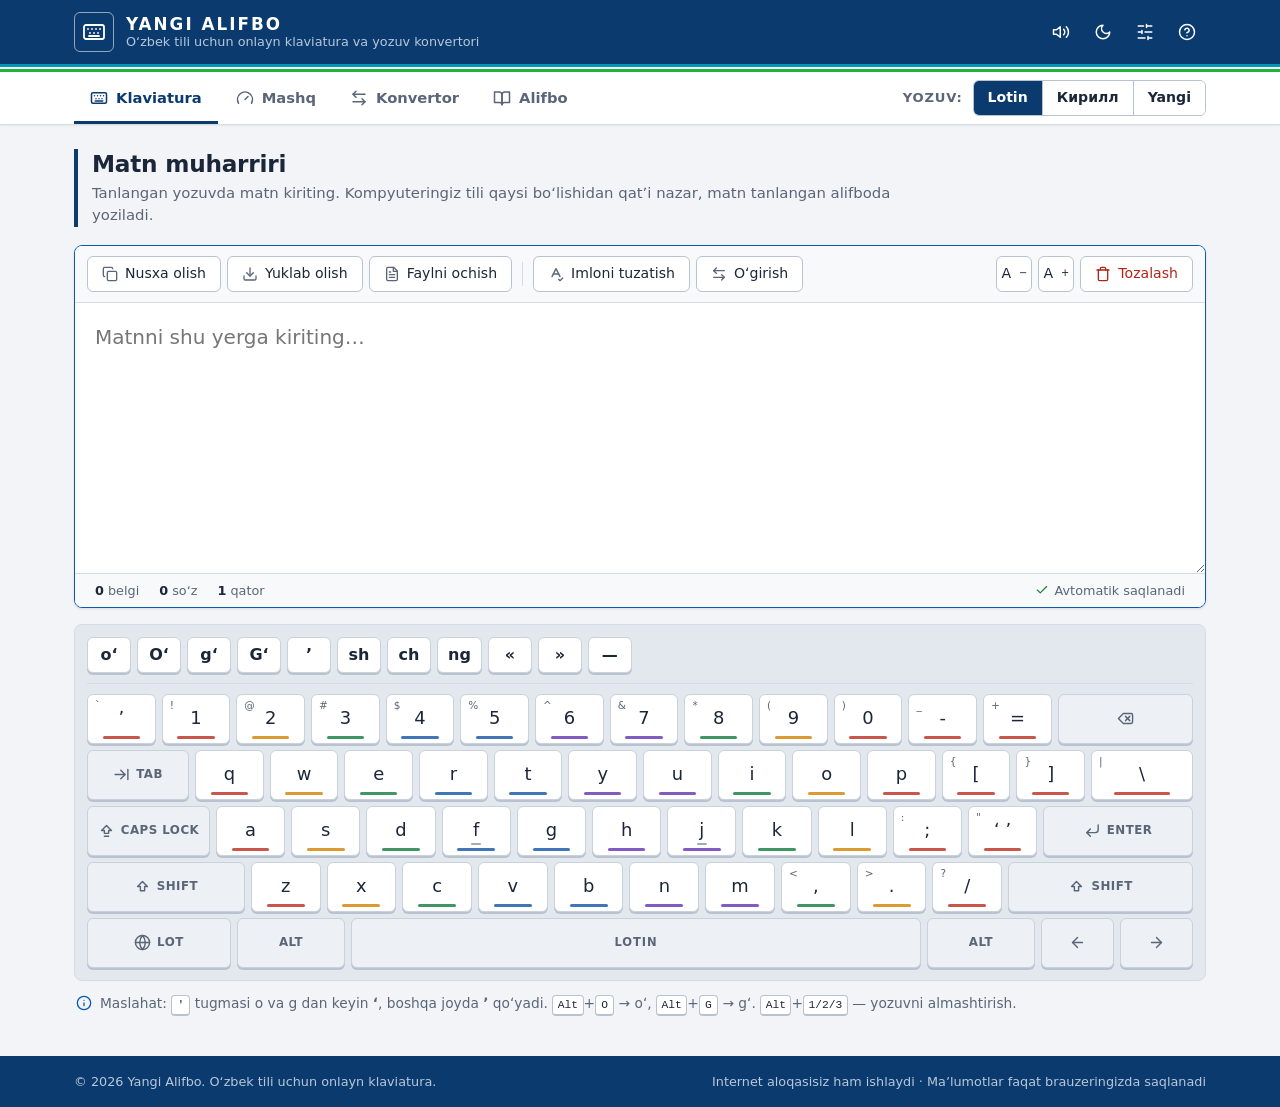
==== index.html @ b4e61d84 "Rasmiy uslubdagi dizayn va SVG ikonlar - Emojilar oʻrniga bir xil uslubdagi ichki SVG ikonlar (inter" ====
<!doctype html>
<html lang="uz">
<head>
  <meta charset="utf-8">
  <meta name="viewport" content="width=device-width, initial-scale=1">
  <title>Yangi Alifbo — onlayn oʻzbek klaviaturasi</title>
  <meta name="description" content="Oʻzbek tili uchun onlayn klaviatura: lotin, kirill va yangi alifbo. Tez yozish mashqi, kirill-lotin konvertori, tutuq belgilarini tuzatish.">
  <meta name="theme-color" content="#0b3a6e">
  <link rel="icon" href="data:image/svg+xml,%3Csvg xmlns='http://www.w3.org/2000/svg' viewBox='0 0 64 64'%3E%3Crect width='64' height='64' rx='10' fill='%230b3a6e'/%3E%3Crect x='12' y='20' width='40' height='26' rx='4' fill='none' stroke='white' stroke-width='3.5'/%3E%3Cpath d='M20 29h.1M28 29h.1M36 29h.1M44 29h.1M24 38h16' stroke='white' stroke-width='3.5' stroke-linecap='round'/%3E%3C/svg%3E">
  <link rel="stylesheet" href="css/style.css">
  <script>
    // Mavzuni sahifa chizilishidan oldin qo'llash (miltillamasligi uchun)
    try {
      var s = JSON.parse(localStorage.getItem('ya_settings') || '{}');
      if (s.theme) document.documentElement.setAttribute('data-theme', s.theme);
    } catch (e) {}
  </script>
</head>
<body>
  <!-- ============ IKONLAR (SVG) ============ -->
  <svg width="0" height="0" style="position:absolute" aria-hidden="true" focusable="false">
    <symbol id="i-keyboard" viewBox="0 0 24 24"><rect x="2" y="5" width="20" height="14" rx="2"/><path d="M6 9h.01M10 9h.01M14 9h.01M18 9h.01M8 13h.01M12 13h.01M16 13h.01M7 16h10"/></symbol>
    <symbol id="i-gauge" viewBox="0 0 24 24"><path d="m12 14 4-4"/><path d="M3.34 19a10 10 0 1 1 17.32 0"/></symbol>
    <symbol id="i-convert" viewBox="0 0 24 24"><path d="M8 3 4 7l4 4"/><path d="M4 7h16"/><path d="m16 21 4-4-4-4"/><path d="M20 17H4"/></symbol>
    <symbol id="i-book" viewBox="0 0 24 24"><path d="M2 4h6a4 4 0 0 1 4 4v13a3 3 0 0 0-3-3H2z"/><path d="M22 4h-6a4 4 0 0 0-4 4v13a3 3 0 0 1 3-3h7z"/></symbol>
    <symbol id="i-volume" viewBox="0 0 24 24"><path d="M11 5 6 9H2v6h4l5 4V5z"/><path d="M15.54 8.46a5 5 0 0 1 0 7.07"/><path d="M19.07 4.93a10 10 0 0 1 0 14.14"/></symbol>
    <symbol id="i-volume-off" viewBox="0 0 24 24"><path d="M11 5 6 9H2v6h4l5 4V5z"/><path d="m22 9-6 6"/><path d="m16 9 6 6"/></symbol>
    <symbol id="i-moon" viewBox="0 0 24 24"><path d="M12 3a6 6 0 0 0 9 9 9 9 0 1 1-9-9Z"/></symbol>
    <symbol id="i-sun" viewBox="0 0 24 24"><circle cx="12" cy="12" r="4"/><path d="M12 2v2M12 20v2M4.93 4.93l1.41 1.41M17.66 17.66l1.41 1.41M2 12h2M20 12h2M6.34 17.66l-1.41 1.41M19.07 4.93l-1.41 1.41"/></symbol>
    <symbol id="i-settings" viewBox="0 0 24 24"><path d="M21 4h-7M10 4H3M21 12h-9M8 12H3M21 20h-5M12 20H3M14 2v4M8 10v4M16 18v4"/></symbol>
    <symbol id="i-help" viewBox="0 0 24 24"><circle cx="12" cy="12" r="10"/><path d="M9.09 9a3 3 0 0 1 5.83 1c0 2-3 3-3 3"/><path d="M12 17h.01"/></symbol>
    <symbol id="i-info" viewBox="0 0 24 24"><circle cx="12" cy="12" r="10"/><path d="M12 16v-4"/><path d="M12 8h.01"/></symbol>
    <symbol id="i-copy" viewBox="0 0 24 24"><rect x="8" y="8" width="14" height="14" rx="2"/><path d="M4 16c-1.1 0-2-.9-2-2V4c0-1.1.9-2 2-2h10c1.1 0 2 .9 2 2"/></symbol>
    <symbol id="i-download" viewBox="0 0 24 24"><path d="M21 15v4a2 2 0 0 1-2 2H5a2 2 0 0 1-2-2v-4"/><path d="m7 10 5 5 5-5"/><path d="M12 15V3"/></symbol>
    <symbol id="i-file" viewBox="0 0 24 24"><path d="M14.5 2H6a2 2 0 0 0-2 2v16a2 2 0 0 0 2 2h12a2 2 0 0 0 2-2V7.5L14.5 2z"/><path d="M14 2v6h6"/><path d="M16 13H8M16 17H8M10 9H8"/></symbol>
    <symbol id="i-spell" viewBox="0 0 24 24"><path d="m6 16 6-12 6 12"/><path d="M8 12h8"/><path d="m16 20 2 2 4-4"/></symbol>
    <symbol id="i-trash" viewBox="0 0 24 24"><path d="M3 6h18"/><path d="M19 6v14c0 1-1 2-2 2H7c-1 0-2-1-2-2V6"/><path d="M8 6V4c0-1 1-2 2-2h4c1 0 2 1 2 2v2"/></symbol>
    <symbol id="i-rotate" viewBox="0 0 24 24"><path d="M3 12a9 9 0 1 0 9-9 9.75 9.75 0 0 0-6.74 2.74L3 8"/><path d="M3 3v5h5"/></symbol>
    <symbol id="i-chart" viewBox="0 0 24 24"><path d="M3 3v18h18"/><path d="m19 9-5 5-4-4-3 3"/></symbol>
    <symbol id="i-list" viewBox="0 0 24 24"><path d="M8 6h13M8 12h13M8 18h13M3 6h.01M3 12h.01M3 18h.01"/></symbol>
    <symbol id="i-paste" viewBox="0 0 24 24"><rect x="8" y="2" width="8" height="4" rx="1"/><path d="M16 4h2a2 2 0 0 1 2 2v14a2 2 0 0 1-2 2H6a2 2 0 0 1-2-2V6a2 2 0 0 1 2-2h2"/></symbol>
    <symbol id="i-pen" viewBox="0 0 24 24"><path d="M12 20h9"/><path d="M16.5 3.5a2.12 2.12 0 0 1 3 3L7 19l-4 1 1-4Z"/></symbol>
    <symbol id="i-close" viewBox="0 0 24 24"><path d="M18 6 6 18"/><path d="m6 6 12 12"/></symbol>
    <symbol id="i-award" viewBox="0 0 24 24"><circle cx="12" cy="8" r="6"/><path d="M15.48 12.89 17 22l-5-3-5 3 1.52-9.11"/></symbol>
    <symbol id="i-globe" viewBox="0 0 24 24"><circle cx="12" cy="12" r="10"/><path d="M2 12h20"/><path d="M12 2a15.3 15.3 0 0 1 4 10 15.3 15.3 0 0 1-4 10 15.3 15.3 0 0 1-4-10 15.3 15.3 0 0 1 4-10z"/></symbol>
    <symbol id="i-backspace" viewBox="0 0 24 24"><path d="M20 5H9l-7 7 7 7h11a2 2 0 0 0 2-2V7a2 2 0 0 0-2-2Z"/><path d="m18 9-6 6"/><path d="m12 9 6 6"/></symbol>
    <symbol id="i-enter" viewBox="0 0 24 24"><path d="m9 10-5 5 5 5"/><path d="M20 4v7a4 4 0 0 1-4 4H4"/></symbol>
    <symbol id="i-tab" viewBox="0 0 24 24"><path d="M17 12H3"/><path d="m11 18 6-6-6-6"/><path d="M21 5v14"/></symbol>
    <symbol id="i-shift" viewBox="0 0 24 24"><path d="M9 18v-6H5l7-7 7 7h-4v6H9z"/></symbol>
    <symbol id="i-caps" viewBox="0 0 24 24"><path d="M9 20h6"/><path d="M9 16v-4H5l7-7 7 7h-4v4H9z"/></symbol>
    <symbol id="i-left" viewBox="0 0 24 24"><path d="m12 19-7-7 7-7"/><path d="M19 12H5"/></symbol>
    <symbol id="i-right" viewBox="0 0 24 24"><path d="M5 12h14"/><path d="m12 5 7 7-7 7"/></symbol>
    <symbol id="i-check" viewBox="0 0 24 24"><path d="M20 6 9 17l-5-5"/></symbol>
    <symbol id="i-alert" viewBox="0 0 24 24"><circle cx="12" cy="12" r="10"/><path d="M12 8v4"/><path d="M12 16h.01"/></symbol>
  </svg>

  <!-- ============ SARLAVHA ============ -->
  <header class="masthead">
    <div class="container masthead-inner">
      <a class="brand" href="./" aria-label="Yangi Alifbo — bosh sahifa">
        <span class="emblem"><svg class="i"><use href="#i-keyboard"/></svg></span>
        <span class="brand-text">
          <b>YANGI ALIFBO</b>
          <small>Oʻzbek tili uchun onlayn klaviatura va yozuv konvertori</small>
        </span>
      </a>
      <div class="util">
        <button class="icon-btn" id="soundBtn" title="Tugma ovozi" aria-label="Tugma ovozi"><svg class="i"><use href="#i-volume"/></svg></button>
        <button class="icon-btn" id="themeBtn" title="Kunduzgi / tungi rejim" aria-label="Kunduzgi / tungi rejim"><svg class="i"><use href="#i-moon"/></svg></button>
        <button class="icon-btn" id="settingsBtn" title="Sozlamalar" aria-label="Sozlamalar"><svg class="i"><use href="#i-settings"/></svg></button>
        <button class="icon-btn" id="helpBtn" title="Yoʻriqnoma" aria-label="Yoʻriqnoma"><svg class="i"><use href="#i-help"/></svg></button>
      </div>
    </div>
  </header>
  <div class="flagline" aria-hidden="true"></div>

  <nav class="navbar" aria-label="Boʻlimlar">
    <div class="container navbar-inner">
      <div class="tabs" role="tablist">
        <button class="tab active" role="tab" data-tab="editor" aria-selected="true"><svg class="i"><use href="#i-keyboard"/></svg><span>Klaviatura</span></button>
        <button class="tab" role="tab" data-tab="trainer" aria-selected="false"><svg class="i"><use href="#i-gauge"/></svg><span>Mashq</span></button>
        <button class="tab" role="tab" data-tab="converter" aria-selected="false"><svg class="i"><use href="#i-convert"/></svg><span>Konvertor</span></button>
        <button class="tab" role="tab" data-tab="alphabet" aria-selected="false"><svg class="i"><use href="#i-book"/></svg><span>Alifbo</span></button>
      </div>
      <div class="layout-switch">
        <span class="layout-label">Yozuv:</span>
        <div class="seg" id="layoutSeg" role="radiogroup" aria-label="Yozuv">
          <button data-layout="lotin" role="radio">Lotin</button>
          <button data-layout="kirill" role="radio">Кирилл</button>
          <button data-layout="yangi" role="radio">Yangi</button>
        </div>
      </div>
    </div>
  </nav>

  <main class="container">
    <!-- ============ KLAVIATURA / MATN MUHARRIRI ============ -->
    <section class="panel active" id="tab-editor" role="tabpanel">
      <div class="page-head">
        <h1>Matn muharriri</h1>
        <p>Tanlangan yozuvda matn kiriting. Kompyuteringiz tili qaysi boʻlishidan qatʼi nazar, matn tanlangan alifboda yoziladi.</p>
      </div>

      <div class="doc">
        <div class="toolbar">
          <div class="tool-group">
            <button class="btn" id="copyBtn" title="Nusxa olish (Ctrl+Shift+C)"><svg class="i"><use href="#i-copy"/></svg><span>Nusxa olish</span></button>
            <button class="btn" id="downloadBtn" title="Matnni .txt fayl sifatida yuklab olish"><svg class="i"><use href="#i-download"/></svg><span>Yuklab olish</span></button>
            <label class="btn" title="Matnli faylni ochish"><svg class="i"><use href="#i-file"/></svg><span>Faylni ochish</span><input type="file" id="openFile" accept=".txt,text/plain" hidden></label>
            <span class="tool-sep"></span>
            <button class="btn" id="fixBtn" title="o' g' va tutuq belgilarini toʻgʻri ʻ ʼ belgilariga almashtirish"><svg class="i"><use href="#i-spell"/></svg><span>Imloni tuzatish</span></button>
            <button class="btn" id="toConverterBtn" title="Matnni konvertorga yuborish"><svg class="i"><use href="#i-convert"/></svg><span>Oʻgirish</span></button>
          </div>
          <div class="tool-group">
            <button class="btn btn-square" id="fontMinus" title="Shriftni kichraytirish" aria-label="Shriftni kichraytirish">A<sup>−</sup></button>
            <button class="btn btn-square" id="fontPlus" title="Shriftni kattalashtirish" aria-label="Shriftni kattalashtirish">A<sup>+</sup></button>
            <button class="btn danger" id="clearBtn" title="Matnni tozalash"><svg class="i"><use href="#i-trash"/></svg><span>Tozalash</span></button>
          </div>
        </div>
        <textarea id="editor" spellcheck="false" autocomplete="off" autocapitalize="off"
          placeholder="Matnni shu yerga kiriting…"></textarea>
        <div class="editor-status">
          <span><b id="cntChars">0</b> belgi</span>
          <span><b id="cntWords">0</b> soʻz</span>
          <span><b id="cntLines">1</b> qator</span>
          <span class="status-save" id="saveState"><svg class="i"><use href="#i-check"/></svg>Avtomatik saqlanadi</span>
        </div>
      </div>

      <div class="kb-wrap">
        <div id="kbEditor"></div>
        <p class="hint"><svg class="i"><use href="#i-info"/></svg><span id="editorHint"></span></p>
      </div>
    </section>

    <!-- ============ MASHQ ============ -->
    <section class="panel" id="tab-trainer" role="tabpanel">
      <div class="page-head">
        <h1>Tez yozish mashqi</h1>
        <p>Darsni va vaqtni tanlang, soʻng yozishni boshlang. Natijalar avtomatik saqlanadi.</p>
      </div>

      <div class="box trainer-controls">
        <label class="field">
          <span>Dars</span>
          <select id="lessonSel"></select>
        </label>
        <label class="field">
          <span>Davomiyligi</span>
          <select id="durationSel">
            <option value="15">15 soniya</option>
            <option value="30">30 soniya</option>
            <option value="60" selected>1 daqiqa</option>
            <option value="120">2 daqiqa</option>
            <option value="300">5 daqiqa</option>
            <option value="0">Matn tugaguncha</option>
          </select>
        </label>
        <div class="checks">
          <label class="check"><input type="checkbox" id="optBackspace" checked> Oʻchirishga ruxsat</label>
          <label class="check"><input type="checkbox" id="optStop"> Xatoda toʻxtash</label>
        </div>
        <button class="btn primary" id="restartBtn"><svg class="i"><use href="#i-rotate"/></svg><span>Qayta boshlash</span></button>
      </div>

      <div class="custom-wrap" id="customWrap" hidden>
        <textarea id="customText" rows="3" placeholder="Mashq qilmoqchi boʻlgan matningizni shu yerga kiriting yoki joylang…"></textarea>
      </div>

      <div class="stats-bar">
        <div class="stat"><span id="stTimeLabel">Qolgan vaqt</span><b id="stTime">1:00</b></div>
        <div class="stat accent"><span>Soʻz / daqiqa</span><b id="stWpm">0</b></div>
        <div class="stat"><span>Belgi / daqiqa</span><b id="stCpm">0</b></div>
        <div class="stat"><span>Aniqlik</span><b id="stAcc">100%</b></div>
        <div class="stat"><span>Xatolar</span><b id="stErr">0</b></div>
      </div>
      <div class="progress"><div class="progress-bar" id="stProgress"></div></div>

      <div class="typing-box" id="typingBox" tabindex="0" aria-label="Mashq matni">
        <div class="typing-text" id="typingText"></div>
        <div class="typing-overlay" id="typingOverlay">Boshlash uchun yozishni boshlang</div>
      </div>

      <div class="kb-wrap">
        <div id="kbTrainer"></div>
        <div class="kb-tools">
          <label class="check"><input type="checkbox" id="optHeat"> Xatolar xaritasi</label>
          <label class="check"><input type="checkbox" id="optTargetHint" checked> Keyingi tugmani koʻrsatish</label>
          <button class="btn small" id="resetHeat"><svg class="i"><use href="#i-trash"/></svg><span>Xaritani tozalash</span></button>
        </div>
      </div>

      <div class="history">
        <div class="card">
          <div class="card-head">
            <h3><svg class="i"><use href="#i-chart"/></svg>Natijalar dinamikasi</h3>
          </div>
          <canvas id="historyChart" height="160" aria-label="Natijalar grafigi"></canvas>
          <div class="best-row">
            <div><span>Eng yaxshi</span><b id="bestWpm">—</b></div>
            <div><span>Oʻrtacha</span><b id="avgWpm">—</b></div>
            <div><span>Mashqlar soni</span><b id="totalRuns">0</b></div>
            <div><span>Daraja</span><b id="rankName">—</b></div>
          </div>
        </div>
        <div class="card">
          <div class="card-head">
            <h3><svg class="i"><use href="#i-list"/></svg>Soʻnggi natijalar</h3>
            <button class="btn small ghost" id="clearHistory"><svg class="i"><use href="#i-trash"/></svg><span>Tozalash</span></button>
          </div>
          <div class="table-scroll">
            <table class="table" id="historyTable">
              <thead><tr><th>Sana</th><th>Dars</th><th>Yozuv</th><th>Soʻz/daq</th><th>Aniqlik</th></tr></thead>
              <tbody></tbody>
            </table>
          </div>
        </div>
      </div>
    </section>

    <!-- ============ KONVERTOR ============ -->
    <section class="panel" id="tab-converter" role="tabpanel">
      <div class="page-head">
        <h1>Yozuv konvertori</h1>
        <p>Matnni kirill, lotin va yangi alifbo oʻrtasida amaldagi imlo qoidalari asosida oʻgiring.</p>
      </div>

      <div class="box conv-head">
        <label class="field">
          <span>Manba yozuv</span>
          <select id="convFrom">
            <option value="auto">Avtomatik aniqlash</option>
            <option value="kirill">Кирилл</option>
            <option value="lotin">Lotin</option>
            <option value="yangi">Yangi alifbo</option>
          </select>
        </label>
        <button class="btn btn-square swap" id="swapBtn" title="Yoʻnalishni almashtirish" aria-label="Yoʻnalishni almashtirish"><svg class="i"><use href="#i-convert"/></svg></button>
        <label class="field">
          <span>Natija yozuvi</span>
          <select id="convTo">
            <option value="lotin">Lotin</option>
            <option value="kirill">Кирилл</option>
            <option value="yangi">Yangi alifbo</option>
          </select>
        </label>
        <label class="check"><input type="checkbox" id="convAscii"> ʻ ʼ oʻrniga oddiy ' belgisini ishlatish</label>
      </div>

      <div class="conv-grid">
        <div class="conv-box">
          <div class="conv-box-head">
            <b>Asl matn</b>
            <span class="badge" id="convDetected" hidden></span>
            <div class="spacer"></div>
            <label class="btn small" title="Fayldan yuklash"><svg class="i"><use href="#i-file"/></svg><span>Fayl</span><input type="file" id="convFile" accept=".txt,text/plain" hidden></label>
            <button class="btn small" id="convPaste" title="Bufer xotiradan joylash"><svg class="i"><use href="#i-paste"/></svg><span>Joylash</span></button>
            <button class="btn small ghost" id="convClear" title="Tozalash" aria-label="Tozalash"><svg class="i"><use href="#i-trash"/></svg></button>
          </div>
          <textarea id="convIn" spellcheck="false" placeholder="Oʻgiriladigan matnni kiriting yoki joylang…"></textarea>
          <div class="conv-foot" id="convInCount">0 belgi</div>
        </div>
        <div class="conv-box">
          <div class="conv-box-head">
            <b>Natija</b>
            <div class="spacer"></div>
            <button class="btn small" id="convCopy" title="Nusxa olish"><svg class="i"><use href="#i-copy"/></svg><span>Nusxa</span></button>
            <button class="btn small" id="convDownload" title="Yuklab olish"><svg class="i"><use href="#i-download"/></svg><span>Yuklab olish</span></button>
            <button class="btn small" id="convToEditor" title="Muharrirda ochish"><svg class="i"><use href="#i-pen"/></svg><span>Muharrirga</span></button>
          </div>
          <textarea id="convOut" spellcheck="false" readonly placeholder="Natija shu yerda koʻrsatiladi…"></textarea>
          <div class="conv-foot" id="convOutCount">0 belgi</div>
        </div>
      </div>
    </section>

    <!-- ============ ALIFBO ============ -->
    <section class="panel" id="tab-alphabet" role="tabpanel">
      <div class="page-head">
        <h1>Oʻzbek alifbosi</h1>
        <p>Har bir harfning lotin, kirill va yangi alifbodagi shakli. Harf ustiga bosilsa, u muharrirga qoʻshiladi. Yangi alifbo taklif etilgan loyiha boʻyicha keltirilgan.</p>
      </div>
      <div class="alpha-legend">
        <span><i class="dot dot-lat"></i>Lotin</span>
        <span><i class="dot dot-cyr"></i>Kirill</span>
        <span><i class="dot dot-new"></i>Yangi alifbo</span>
      </div>
      <div class="alpha-grid" id="alphaGrid"></div>
    </section>
  </main>

  <footer class="footer">
    <div class="container footer-inner">
      <span>© <span id="year"></span> Yangi Alifbo. Oʻzbek tili uchun onlayn klaviatura.</span>
      <span>Internet aloqasisiz ham ishlaydi · Maʼlumotlar faqat brauzeringizda saqlanadi</span>
    </div>
  </footer>

  <!-- ============ SOZLAMALAR ============ -->
  <div class="modal" id="settingsModal" hidden>
    <div class="modal-card" role="dialog" aria-modal="true" aria-labelledby="setTitle">
      <div class="modal-head">
        <h3 id="setTitle"><svg class="i"><use href="#i-settings"/></svg>Sozlamalar</h3>
        <button class="icon-btn close" data-close aria-label="Yopish"><svg class="i"><use href="#i-close"/></svg></button>
      </div>
      <div class="modal-body settings">
        <label class="field">
          <span>Yangi alifbo varianti</span>
          <select id="setVariant">
            <option value="A">Ş Ç Ğ Ö (ş, ç, ğ, ö)</option>
            <option value="B">Ş Ç Ǵ Ó (ş, ç, ǵ, ó)</option>
          </select>
        </label>
        <label class="field">
          <span>Mavzu</span>
          <select id="setTheme">
            <option value="">Tizim boʻyicha</option>
            <option value="light">Kunduzgi</option>
            <option value="dark">Tungi</option>
          </select>
        </label>
        <fieldset class="set-group">
          <legend>Yozish</legend>
          <label class="check"><input type="checkbox" id="setMap"> Fizik klaviaturani tanlangan yozuvga moslash</label>
          <label class="check"><input type="checkbox" id="setSmart"> Lotin yozuvida tutuq belgisini avtomatik tanlash (oʻ, gʻ dan keyin ʻ, boshqa holatda ʼ)</label>
          <label class="check"><input type="checkbox" id="setAuto"> Yangi alifboda avtomatik almashtirish (sh → ş, ch → ç, o' → ö, g' → ğ)</label>
          <label class="check"><input type="checkbox" id="setNoSysKb"> Telefonda tizim klaviaturasini yashirish</label>
        </fieldset>
        <fieldset class="set-group">
          <legend>Koʻrinish va ovoz</legend>
          <label class="check"><input type="checkbox" id="setFingers"> Barmoqlar boʻyicha rang belgilari</label>
          <label class="check"><input type="checkbox" id="setErrSound"> Mashqda xato boʻlganda ovozli signal</label>
        </fieldset>
        <button class="btn danger" id="resetAll"><svg class="i"><use href="#i-trash"/></svg><span>Barcha maʼlumotlarni oʻchirish</span></button>
      </div>
    </div>
  </div>

  <!-- ============ YO'RIQNOMA ============ -->
  <div class="modal" id="helpModal" hidden>
    <div class="modal-card wide" role="dialog" aria-modal="true" aria-labelledby="helpTitle">
      <div class="modal-head">
        <h3 id="helpTitle"><svg class="i"><use href="#i-help"/></svg>Foydalanish yoʻriqnomasi</h3>
        <button class="icon-btn close" data-close aria-label="Yopish"><svg class="i"><use href="#i-close"/></svg></button>
      </div>
      <div class="modal-body help">
        <h4>Boʻlimlar</h4>
        <ul>
          <li><b>Klaviatura</b> — Lotin, Кирилл yoki Yangi alifboda matn kiritish. Kompyuter tili inglizcha yoki ruscha boʻlsa ham, matn tanlangan yozuvda yoziladi.</li>
          <li><b>Mashq</b> — tez yozishni oʻrganish: darslar, vaqt, soʻz/daqiqa, aniqlik, xatolar xaritasi va natijalar tarixi.</li>
          <li><b>Konvertor</b> — matnni Kirill, Lotin va Yangi alifbo oʻrtasida oʻgirish, fayldan yuklash va saqlash.</li>
          <li><b>Alifbo</b> — harflar jadvali va misollar.</li>
        </ul>
        <h4>Tezkor tugmalar</h4>
        <table class="table keys-table">
          <tr><td><kbd>Alt</kbd> + <kbd>1</kbd> / <kbd>2</kbd> / <kbd>3</kbd></td><td>Lotin / Кирилл / Yangi yozuvga oʻtish</td></tr>
          <tr><td><kbd>Alt</kbd> + <kbd>O</kbd></td><td>oʻ (yangi alifboda ö)</td></tr>
          <tr><td><kbd>Alt</kbd> + <kbd>G</kbd></td><td>gʻ (yangi alifboda ğ)</td></tr>
          <tr><td><kbd>Alt</kbd> + <kbd>S</kbd> / <kbd>C</kbd></td><td>sh / ch (yangi alifboda ş / ç)</td></tr>
          <tr><td><kbd>Alt</kbd> + <kbd>'</kbd></td><td>Tutuq belgisi ʼ</td></tr>
          <tr><td><kbd>Alt</kbd> + boshqa tugma</td><td>Asl (lotincha) belgi</td></tr>
          <tr><td><kbd>'</kbd> (Lotin)</td><td>o va g dan keyin ʻ, boshqa holatda ʼ</td></tr>
          <tr><td><kbd>[</kbd> <kbd>]</kbd> <kbd>;</kbd> <kbd>'</kbd> <kbd>`</kbd> (Yangi)</td><td>ğ, ö, ş, ç, ʼ</td></tr>
          <tr><td><kbd>Esc</kbd> (Mashq)</td><td>Mashqni qayta boshlash</td></tr>
          <tr><td><kbd>Ctrl</kbd> + <kbd>Shift</kbd> + <kbd>C</kbd></td><td>Butun matndan nusxa olish</td></tr>
        </table>
        <h4>Kirill joylashuvi</h4>
        <p>Windows uchun standart oʻzbek kirill joylashuvi qoʻllanadi: <kbd>O</kbd> → ў, <kbd>S</kbd> → қ, <kbd>-</kbd> → ғ, <kbd>=</kbd> → ҳ, <kbd>\</kbd> → chiziqcha (-).</p>
      </div>
    </div>
  </div>

  <!-- ============ NATIJA ============ -->
  <div class="modal" id="resultModal" hidden>
    <div class="modal-card" role="dialog" aria-modal="true" aria-labelledby="resTitle">
      <div class="modal-head">
        <h3 id="resTitle"><svg class="i"><use href="#i-award"/></svg>Mashq natijasi</h3>
        <button class="icon-btn close" data-close aria-label="Yopish"><svg class="i"><use href="#i-close"/></svg></button>
      </div>
      <div class="modal-body">
        <div class="result-big"><b id="resWpm">0</b><span>soʻz / daqiqa</span></div>
        <div class="result-grid">
          <div><span>Aniqlik</span><b id="resAcc">0%</b></div>
          <div><span>Belgi / daq</span><b id="resCpm">0</b></div>
          <div><span>Xatolar</span><b id="resErr">0</b></div>
          <div><span>Vaqt</span><b id="resTime">0:00</b></div>
        </div>
        <p class="result-rank" id="resRank"></p>
        <p class="result-weak" id="resWeak"></p>
        <div class="modal-actions">
          <button class="btn primary" id="resAgain"><svg class="i"><use href="#i-rotate"/></svg><span>Qayta topshirish</span></button>
          <button class="btn" data-close>Yopish</button>
        </div>
      </div>
    </div>
  </div>

  <div class="toast" id="toast" role="status" aria-live="polite"></div>

  <script src="js/converter.js"></script>
  <script src="js/layouts.js"></script>
  <script src="js/data.js"></script>
  <script src="js/keyboard.js"></script>
  <script src="js/trainer.js"></script>
  <script src="js/app.js"></script>
</body>
</html>
---- css/style.css ----
/* =====================================================================
   Yangi Alifbo — rasmiy uslub
   ===================================================================== */
:root {
  --bg: #f2f4f7;
  --surface: #ffffff;
  --surface-2: #f7f9fb;
  --text: #1b2638;
  --muted: #5a6678;
  --border: #d6dce4;
  --border-strong: #b9c3cf;
  --primary: #0b3a6e;
  --primary-hover: #082d57;
  --primary-soft: #e6edf6;
  --on-primary: #ffffff;
  --accent: #0b5cad;
  --accent-2: #1a8a3d;
  --danger: #b42318;
  --danger-soft: #fdecea;
  --ok: #1a7f37;
  --err: #b42318;
  --err-bg: #fbe4e1;
  --masthead: #0b3a6e;
  --masthead-text: #ffffff;
  --masthead-muted: #b8c7da;
  --board: #e3e8ee;
  --key: #ffffff;
  --key-border: #c9d1db;
  --key-shadow: #b9c2ce;
  --key-text: #1b2638;
  --key-action: #edf0f4;
  --shadow-sm: 0 1px 2px rgba(16, 24, 40, .06);
  --shadow: 0 1px 3px rgba(16, 24, 40, .08), 0 1px 2px rgba(16, 24, 40, .04);
  --radius: 8px;
  --radius-sm: 6px;
  --f-lp: #c0392b; --f-lr: #d68910; --f-lm: #1e8449; --f-li: #1f5fa8;
  --f-ri: #6c3fb5; --f-rm: #1e8449; --f-rr: #d68910; --f-rp: #c0392b;
  color-scheme: light;
}

:root[data-theme="dark"] {
  --bg: #0d141d;
  --surface: #141d29;
  --surface-2: #18222f;
  --text: #e2e8f0;
  --muted: #8a97a8;
  --border: #253244;
  --border-strong: #34445a;
  --primary: #4d8fd6;
  --primary-hover: #6aa3e0;
  --primary-soft: #1a2b42;
  --on-primary: #06121f;
  --accent: #5ea0e6;
  --accent-2: #3fb86a;
  --danger: #f08b80;
  --danger-soft: #3a1d1b;
  --ok: #4cc27a;
  --err: #f08b80;
  --err-bg: #3a1d1b;
  --masthead: #0a111b;
  --masthead-text: #e8eef6;
  --masthead-muted: #8193aa;
  --board: #101822;
  --key: #1c2735;
  --key-border: #2b3a4e;
  --key-shadow: #0a0f16;
  --key-text: #e2e8f0;
  --key-action: #172130;
  --shadow-sm: 0 1px 2px rgba(0, 0, 0, .35);
  --shadow: 0 1px 3px rgba(0, 0, 0, .4);
  --f-lp: #e57368; --f-lr: #e0a93b; --f-lm: #4cc27a; --f-li: #5ea0e6;
  --f-ri: #a385e0; --f-rm: #4cc27a; --f-rr: #e0a93b; --f-rp: #e57368;
  color-scheme: dark;
}

@media (prefers-color-scheme: dark) {
  :root:not([data-theme="light"]) {
    --bg: #0d141d;
    --surface: #141d29;
    --surface-2: #18222f;
    --text: #e2e8f0;
    --muted: #8a97a8;
    --border: #253244;
    --border-strong: #34445a;
    --primary: #4d8fd6;
    --primary-hover: #6aa3e0;
    --primary-soft: #1a2b42;
    --on-primary: #06121f;
    --accent: #5ea0e6;
    --accent-2: #3fb86a;
    --danger: #f08b80;
    --danger-soft: #3a1d1b;
    --ok: #4cc27a;
    --err: #f08b80;
    --err-bg: #3a1d1b;
    --masthead: #0a111b;
    --masthead-text: #e8eef6;
    --masthead-muted: #8193aa;
    --board: #101822;
    --key: #1c2735;
    --key-border: #2b3a4e;
    --key-shadow: #0a0f16;
    --key-text: #e2e8f0;
    --key-action: #172130;
    --shadow-sm: 0 1px 2px rgba(0, 0, 0, .35);
    --shadow: 0 1px 3px rgba(0, 0, 0, .4);
    --f-lp: #e57368; --f-lr: #e0a93b; --f-lm: #4cc27a; --f-li: #5ea0e6;
    --f-ri: #a385e0; --f-rm: #4cc27a; --f-rr: #e0a93b; --f-rp: #e57368;
    color-scheme: dark;
  }
}

/* ---------- Asoslar ---------- */
* { box-sizing: border-box; }
html, body { margin: 0; }
body {
  font-family: "Segoe UI", system-ui, -apple-system, Roboto, "Noto Sans", "Helvetica Neue", Arial, sans-serif;
  font-size: 15px;
  background: var(--bg);
  color: var(--text);
  line-height: 1.5;
  min-height: 100vh;
  display: flex;
  flex-direction: column;
  -webkit-tap-highlight-color: transparent;
}
button, select, input, textarea { font: inherit; color: inherit; }
[hidden] { display: none !important; }
a { color: inherit; text-decoration: none; }
:focus-visible { outline: 2px solid var(--accent); outline-offset: 2px; }

.i {
  width: 18px; height: 18px; flex: 0 0 auto;
  fill: none; stroke: currentColor; stroke-width: 2;
  stroke-linecap: round; stroke-linejoin: round;
  vertical-align: middle;
}

kbd {
  display: inline-block;
  min-width: 1.7em;
  padding: 0 .4em;
  border: 1px solid var(--border-strong);
  border-bottom-width: 2px;
  border-radius: 4px;
  background: var(--surface);
  font-family: ui-monospace, Consolas, Menlo, monospace;
  font-size: .82em;
  line-height: 1.6;
  text-align: center;
  color: var(--text);
}
.muted { color: var(--muted); }
.center { text-align: center; }
.container { width: 100%; max-width: 1180px; margin: 0 auto; padding-left: 24px; padding-right: 24px; }

/* ---------- Sarlavha (masthead) ---------- */
.masthead { background: var(--masthead); color: var(--masthead-text); }
.masthead-inner { display: flex; align-items: center; gap: 16px; min-height: 64px; }
.brand { display: flex; align-items: center; gap: 12px; margin-right: auto; min-width: 0; }
.emblem {
  width: 40px; height: 40px; flex: 0 0 auto;
  display: grid; place-items: center;
  border: 1.5px solid rgba(255, 255, 255, .55);
  border-radius: 6px;
}
.emblem .i { width: 24px; height: 24px; stroke-width: 1.8; }
.brand-text { display: flex; flex-direction: column; line-height: 1.2; min-width: 0; }
.brand-text b { font-size: 1.05rem; letter-spacing: .12em; font-weight: 700; }
.brand-text small { color: var(--masthead-muted); font-size: .8rem; white-space: nowrap; overflow: hidden; text-overflow: ellipsis; }
.util { display: flex; gap: 4px; }
.masthead .icon-btn {
  background: transparent; border-color: transparent; color: var(--masthead-text);
}
.masthead .icon-btn:hover { background: rgba(255, 255, 255, .1); border-color: rgba(255, 255, 255, .2); }

/* Bayroq ranglaridagi chiziq */
.flagline {
  height: 8px;
  background: linear-gradient(to bottom,
    #0099b5 0 34%, #ce1126 34% 40%, #ffffff 40% 60%, #ce1126 60% 66%, #1eb53a 66% 100%);
}

/* ---------- Navigatsiya ---------- */
.navbar {
  position: sticky; top: 0; z-index: 20;
  background: var(--surface);
  border-bottom: 1px solid var(--border);
  box-shadow: var(--shadow-sm);
}
.navbar-inner { display: flex; align-items: stretch; justify-content: space-between; gap: 16px; min-height: 52px; }
.tabs { display: flex; gap: 2px; }
.tab {
  display: inline-flex; align-items: center; gap: 8px;
  border: 0; background: transparent; padding: 0 16px;
  cursor: pointer; font-weight: 600; font-size: .92rem; color: var(--muted);
  border-bottom: 3px solid transparent; border-top: 3px solid transparent;
  white-space: nowrap;
}
.tab:hover { color: var(--text); background: var(--surface-2); }
.tab.active { color: var(--primary); border-bottom-color: var(--primary); }
.layout-switch { display: flex; align-items: center; gap: 10px; }
.layout-label { font-size: .82rem; color: var(--muted); font-weight: 600; text-transform: uppercase; letter-spacing: .06em; }
.seg { display: flex; border: 1px solid var(--border-strong); border-radius: var(--radius-sm); overflow: hidden; }
.seg button {
  border: 0; background: var(--surface); padding: 6px 14px; cursor: pointer; font-weight: 600; font-size: .88rem;
  border-right: 1px solid var(--border-strong); color: var(--text);
}
.seg button:last-child { border-right: 0; }
.seg button:hover { background: var(--surface-2); }
.seg button.active { background: var(--primary); color: var(--on-primary); }

.icon-btn {
  width: 38px; height: 38px; border-radius: var(--radius-sm); border: 1px solid var(--border);
  background: var(--surface); cursor: pointer; display: grid; place-items: center; color: var(--text);
}
.icon-btn:hover { border-color: var(--border-strong); background: var(--surface-2); }

/* ---------- Asosiy ---------- */
main { flex: 1; padding-top: 24px; padding-bottom: 40px; }
.panel { display: none; }
.panel.active { display: block; animation: fade .18s ease; }
@keyframes fade { from { opacity: 0; } to { opacity: 1; } }

.page-head { margin-bottom: 18px; padding-left: 14px; border-left: 4px solid var(--primary); }
.page-head h1 { margin: 0; font-size: 1.45rem; font-weight: 700; letter-spacing: -.01em; line-height: 1.25; }
.page-head p { margin: 4px 0 0; color: var(--muted); font-size: .93rem; max-width: 820px; }

.box, .card, .doc, .conv-box, .typing-box {
  background: var(--surface); border: 1px solid var(--border); border-radius: var(--radius); box-shadow: var(--shadow);
}

/* ---------- Tugmalar ---------- */
.btn {
  display: inline-flex; align-items: center; justify-content: center; gap: 7px;
  height: 36px; padding: 0 14px;
  border: 1px solid var(--border-strong); background: var(--surface); color: var(--text);
  border-radius: var(--radius-sm); cursor: pointer; font-weight: 500; font-size: .88rem;
  white-space: nowrap; transition: background .12s, border-color .12s;
}
.btn .i { width: 16px; height: 16px; color: var(--muted); }
.btn:hover { background: var(--surface-2); border-color: var(--muted); }
.btn:active { transform: translateY(1px); }
.btn.primary { background: var(--primary); border-color: var(--primary); color: var(--on-primary); font-weight: 600; }
.btn.primary .i { color: inherit; }
.btn.primary:hover { background: var(--primary-hover); border-color: var(--primary-hover); }
.btn.danger { color: var(--danger); }
.btn.danger .i { color: var(--danger); }
.btn.danger:hover { background: var(--danger-soft); border-color: var(--danger); }
.btn.small { height: 30px; padding: 0 10px; font-size: .82rem; }
.btn.small .i { width: 15px; height: 15px; }
.btn.ghost { background: transparent; border-color: transparent; }
.btn.ghost:hover { background: var(--surface-2); border-color: var(--border); }
.btn-square { width: 36px; padding: 0; }
.btn-square sup { font-size: .7em; margin-left: 1px; }

.badge {
  display: inline-flex; align-items: center; height: 22px; padding: 0 8px; border-radius: 4px;
  font-size: .75rem; font-weight: 600; background: var(--primary-soft); color: var(--primary);
}
.badge.ok { background: color-mix(in srgb, var(--ok) 14%, transparent); color: var(--ok); margin-left: 8px; }

/* ---------- Forma elementlari ---------- */
.field { display: flex; flex-direction: column; gap: 5px; }
.field > span { font-size: .75rem; color: var(--muted); font-weight: 600; text-transform: uppercase; letter-spacing: .05em; }
.field select {
  height: 38px; padding: 0 10px; border-radius: var(--radius-sm); border: 1px solid var(--border-strong);
  background: var(--surface); min-width: 190px; font-size: .92rem; color: var(--text);
}
.field select:focus { outline: 2px solid var(--accent); outline-offset: 0; border-color: var(--accent); }
.check { display: inline-flex; align-items: center; gap: 8px; cursor: pointer; font-size: .9rem; }
.check input { width: 16px; height: 16px; accent-color: var(--primary); margin: 0; }

/* ---------- Muharrir ---------- */
.doc { overflow: hidden; }
.doc:focus-within { border-color: var(--accent); }
.toolbar {
  display: flex; justify-content: space-between; gap: 8px; flex-wrap: wrap;
  padding: 10px 12px; border-bottom: 1px solid var(--border); background: var(--surface-2);
}
.tool-group { display: flex; gap: 6px; flex-wrap: wrap; align-items: center; }
.tool-sep { width: 1px; height: 24px; background: var(--border); margin: 0 4px; }
#editor {
  display: block; width: 100%; min-height: 220px; height: 30vh; resize: vertical;
  border: 0; outline: none; padding: 18px 20px; background: var(--surface);
  font-size: 20px; line-height: 1.6; tab-size: 4;
}
.editor-status {
  display: flex; gap: 20px; flex-wrap: wrap; align-items: center; padding: 7px 20px; font-size: .8rem;
  border-top: 1px solid var(--border); background: var(--surface-2); color: var(--muted);
}
.editor-status b { color: var(--text); font-variant-numeric: tabular-nums; }
.status-save { margin-left: auto; display: inline-flex; align-items: center; gap: 6px; }
.status-save .i { width: 14px; height: 14px; color: var(--ok); }

/* ---------- Virtual klaviatura ---------- */
.kb-wrap { margin-top: 16px; }
.vkb {
  background: var(--board); border: 1px solid var(--border); border-radius: var(--radius);
  padding: 12px; user-select: none; -webkit-user-select: none; touch-action: manipulation;
}
.vkb-specials { display: flex; flex-wrap: wrap; gap: 6px; margin-bottom: 10px; padding-bottom: 10px; border-bottom: 1px solid var(--border); }
.vkb-board { display: flex; flex-direction: column; gap: 6px; }
.vkb-row { display: flex; gap: 6px; }
.key {
  position: relative; min-width: 0; height: 50px; padding: 0;
  border: 1px solid var(--key-border); border-radius: var(--radius-sm);
  background: var(--key); color: var(--key-text);
  box-shadow: 0 2px 0 var(--key-shadow);
  cursor: pointer; transition: transform .05s, box-shadow .05s, background .12s;
  display: flex; align-items: center; justify-content: center; overflow: hidden;
}
.key .k-main {
  display: inline-flex; align-items: center; gap: 6px;
  font-size: 1.12rem; font-weight: 500; white-space: nowrap;
}
.key .k-sub { position: absolute; top: 3px; left: 7px; font-size: .66rem; color: var(--muted); }
.key-action { background: var(--key-action); }
.key-action .k-main { font-size: .74rem; font-weight: 600; color: var(--muted); text-transform: uppercase; letter-spacing: .04em; }
.key-action .i { width: 17px; height: 17px; }
.key-space .k-main { font-size: .72rem; letter-spacing: .08em; }
.key:hover { border-color: var(--border-strong); }
.key.pressed, .key.down, .key:active {
  transform: translateY(2px); box-shadow: 0 0 0 var(--key-shadow);
  background: var(--primary-soft);
}
.key.on { background: var(--primary); border-color: var(--primary); }
.key.on .k-main { color: var(--on-primary); }
.key.has-combo { box-shadow: 0 2px 0 var(--key-shadow), inset 0 0 0 2px var(--accent-2); }
.key-special {
  flex: 0 0 auto; height: 36px; min-width: 44px; padding: 0 10px; font-size: 1rem; font-weight: 600;
  background: var(--surface);
}
.key-special.pressed { transform: translateY(2px); box-shadow: none; }

/* Barmoq belgilari — tugma ostidagi ingichka chiziq */
.vkb.fingers .key[class*=" f-"]:not(.key-action)::before {
  content: ""; position: absolute; left: 22%; right: 22%; bottom: 4px; height: 3px; border-radius: 2px;
  background: var(--fc, transparent); opacity: .85;
}
.vkb .key.f-lp { --fc: var(--f-lp); }
.vkb .key.f-lr { --fc: var(--f-lr); }
.vkb .key.f-lm { --fc: var(--f-lm); }
.vkb .key.f-li { --fc: var(--f-li); }
.vkb .key.f-ri { --fc: var(--f-ri); }
.vkb .key.f-rm { --fc: var(--f-rm); }
.vkb .key.f-rr { --fc: var(--f-rr); }
.vkb .key.f-rp { --fc: var(--f-rp); }

/* F va J tugmalaridagi bo'rtiq */
.key[data-code="KeyF"]::after, .key[data-code="KeyJ"]::after {
  content: ""; position: absolute; bottom: 10px; width: 10px; height: 2px; border-radius: 2px;
  background: var(--muted); opacity: .55;
}

/* Xatolar xaritasi */
.vkb .key.heat { background: color-mix(in srgb, #d92d20 calc(var(--heat) * 70%), var(--key)); }

/* Mashq: keyingi tugma */
.vkb .key.key.target {
  background: var(--primary); border-color: var(--primary);
  box-shadow: 0 2px 0 color-mix(in srgb, var(--primary) 55%, #000);
}
.vkb .key.key.target .k-main, .vkb .key.key.target .k-sub { color: var(--on-primary); }
.vkb.no-target .key.key.target { background: var(--key); border-color: var(--key-border); box-shadow: 0 2px 0 var(--key-shadow); }
.vkb.no-target .key.key.target.key-action { background: var(--key-action); }
.vkb.no-target .key.key.target .k-main { color: var(--key-text); }
.vkb.no-target .key.key.target.key-action .k-main { color: var(--muted); }

.hint { display: flex; gap: 8px; align-items: flex-start; margin: 12px 2px 0; font-size: .86rem; color: var(--muted); }
.hint .i { width: 16px; height: 16px; margin-top: 2px; color: var(--accent); }
.kb-tools { display: flex; gap: 18px; flex-wrap: wrap; align-items: center; margin-top: 12px; }

/* ---------- Mashq ---------- */
.trainer-controls { display: flex; gap: 16px; flex-wrap: wrap; align-items: flex-end; padding: 14px 16px; }
.trainer-controls .checks { display: flex; gap: 18px; flex-wrap: wrap; padding-bottom: 9px; }
.trainer-controls .btn.primary { margin-left: auto; height: 38px; }
.custom-wrap { margin-top: 12px; }
.custom-wrap textarea {
  width: 100%; border: 1px solid var(--border-strong); border-radius: var(--radius); padding: 10px 12px;
  background: var(--surface); resize: vertical; font-size: .95rem;
}
.stats-bar { display: grid; grid-template-columns: repeat(5, 1fr); gap: 0; margin-top: 16px;
  background: var(--surface); border: 1px solid var(--border); border-radius: var(--radius); box-shadow: var(--shadow); overflow: hidden; }
.stat { padding: 12px 16px; display: flex; flex-direction: column; gap: 2px; border-right: 1px solid var(--border); }
.stat:last-child { border-right: 0; }
.stat span { font-size: .72rem; color: var(--muted); font-weight: 600; text-transform: uppercase; letter-spacing: .05em; }
.stat b { font-size: 1.6rem; line-height: 1.15; font-weight: 700; font-variant-numeric: tabular-nums; }
.stat.accent b { color: var(--primary); }
.progress { height: 4px; background: var(--border); border-radius: 2px; margin-top: 10px; overflow: hidden; }
.progress-bar { height: 100%; width: 0; background: var(--primary); transition: width .2s linear; }

.typing-box { position: relative; margin-top: 14px; padding: 20px 24px 30px; outline: none; cursor: text; }
.typing-box:focus { border-color: var(--accent); box-shadow: 0 0 0 3px var(--primary-soft); }
.typing-text {
  position: relative; height: calc(1.75em * 3); overflow: hidden;
  font-family: ui-monospace, "Cascadia Mono", Consolas, "Liberation Mono", Menlo, monospace;
  font-size: 1.5rem; line-height: 1.75em; color: var(--muted);
  word-break: break-word; white-space: pre-wrap; scroll-behavior: smooth;
}
.typing-text span { border-radius: 2px; }
.typing-text span.ok { color: var(--text); }
.typing-text span.err { color: var(--err); background: var(--err-bg); text-decoration: underline; text-decoration-thickness: 2px; }
.typing-text span.sp.err { background: var(--err); opacity: .5; }
.typing-text span.cur { box-shadow: inset 0 -3px 0 var(--primary); color: var(--text); background: var(--primary-soft); }
.typing-text span.shake { animation: shake .25s; background: var(--err-bg); }
@keyframes shake { 25% { transform: translateX(-2px); } 75% { transform: translateX(2px); } }
.typing-overlay {
  position: absolute; left: 24px; right: 24px; bottom: 8px;
  font-size: .78rem; color: var(--muted); pointer-events: none;
  white-space: nowrap; overflow: hidden; text-overflow: ellipsis;
}

.history { display: grid; grid-template-columns: 1.2fr 1fr; gap: 16px; margin-top: 22px; }
.card { padding: 0; min-width: 0; overflow: hidden; }
.card-head {
  display: flex; align-items: center; justify-content: space-between; gap: 8px;
  padding: 10px 16px; border-bottom: 1px solid var(--border); background: var(--surface-2); min-height: 48px;
}
.card-head h3 { margin: 0; font-size: .95rem; font-weight: 700; display: flex; align-items: center; gap: 8px; }
.card-head h3 .i { color: var(--primary); }
#historyChart { width: calc(100% - 32px); height: 160px; display: block; margin: 14px 16px 0; }
.best-row { display: grid; grid-template-columns: repeat(4, 1fr); margin-top: 12px; border-top: 1px solid var(--border); }
.best-row div { display: flex; flex-direction: column; padding: 10px 12px; border-right: 1px solid var(--border); }
.best-row div:last-child { border-right: 0; }
.best-row span { font-size: .7rem; color: var(--muted); text-transform: uppercase; letter-spacing: .05em; font-weight: 600; }
.best-row b { font-size: 1.05rem; }
.table-scroll { max-height: 300px; overflow: auto; }
.table { width: 100%; border-collapse: collapse; font-size: .86rem; }
.table th, .table td { padding: 8px 12px; border-bottom: 1px solid var(--border); text-align: left; }
.table th {
  color: var(--muted); font-weight: 600; font-size: .72rem; text-transform: uppercase; letter-spacing: .05em;
  position: sticky; top: 0; background: var(--surface);
}
.table tbody tr:nth-child(even) td { background: var(--surface-2); }

/* ---------- Konvertor ---------- */
.conv-head { display: flex; align-items: flex-end; gap: 12px; flex-wrap: wrap; padding: 14px 16px; }
.conv-head .check { margin-left: auto; padding-bottom: 9px; }
.swap { height: 38px; width: 38px; }
.conv-grid { display: grid; grid-template-columns: 1fr 1fr; gap: 16px; margin-top: 16px; }
.conv-box { display: flex; flex-direction: column; overflow: hidden; }
.conv-box:focus-within { border-color: var(--accent); }
.conv-box-head {
  display: flex; align-items: center; gap: 6px; flex-wrap: wrap; min-height: 48px;
  padding: 8px 12px; border-bottom: 1px solid var(--border); background: var(--surface-2);
}
.conv-box-head > b { font-size: .9rem; margin-right: 4px; }
.spacer { flex: 1; }
.conv-box textarea {
  flex: 1; min-height: 340px; border: 0; outline: none; resize: vertical;
  padding: 14px 16px; background: var(--surface); font-size: 1.02rem; line-height: 1.6;
}
.conv-foot { padding: 6px 16px; border-top: 1px solid var(--border); font-size: .78rem; color: var(--muted); background: var(--surface-2); }

/* ---------- Alifbo ---------- */
.alpha-legend { display: flex; gap: 18px; flex-wrap: wrap; margin: -4px 0 14px; font-size: .85rem; color: var(--muted); }
.alpha-legend span { display: inline-flex; align-items: center; gap: 6px; }
.dot { width: 10px; height: 10px; border-radius: 2px; display: inline-block; }
.dot-lat { background: var(--primary); }
.dot-cyr { background: var(--text); }
.dot-new { background: var(--accent-2); }
.alpha-grid { display: grid; grid-template-columns: repeat(auto-fill, minmax(150px, 1fr)); gap: 10px; }
.alpha-card {
  background: var(--surface); border: 1px solid var(--border); border-radius: var(--radius);
  padding: 14px 10px 12px; text-align: center; cursor: pointer; box-shadow: var(--shadow-sm);
  transition: border-color .12s, box-shadow .12s; color: var(--text);
}
.alpha-card:hover { border-color: var(--primary); box-shadow: var(--shadow); }
.alpha-card.static { cursor: default; background: var(--surface-2); }
.alpha-card.static:hover { border-color: var(--border); box-shadow: var(--shadow-sm); }
.alpha-main { font-size: 1.8rem; font-weight: 700; color: var(--primary); line-height: 1.2; }
.alpha-row { display: flex; justify-content: center; gap: 16px; font-size: 1rem; font-weight: 600; margin: 4px 0 8px; }
.alpha-row .cyr { color: var(--text); }
.alpha-row .new { color: var(--accent-2); }
.alpha-word { font-size: .9rem; border-top: 1px solid var(--border); padding-top: 8px; }
.alpha-word small { color: var(--muted); }
.alpha-sub {
  grid-column: 1 / -1; margin: 18px 0 2px; font-size: 1rem; font-weight: 700;
  padding-left: 10px; border-left: 3px solid var(--primary);
}

/* ---------- Modallar ---------- */
.modal {
  position: fixed; inset: 0; z-index: 50; background: rgba(8, 15, 26, .55);
  display: grid; place-items: center; padding: 16px; animation: fade .15s;
}
.modal-card {
  width: 100%; max-width: 500px; max-height: 90vh; overflow: auto;
  background: var(--surface); border-radius: var(--radius); border: 1px solid var(--border);
  box-shadow: 0 24px 48px rgba(0, 0, 0, .28);
}
.modal-card.wide { max-width: 740px; }
.modal-head {
  display: flex; justify-content: space-between; align-items: center;
  padding: 12px 18px; border-bottom: 1px solid var(--border);
  position: sticky; top: 0; background: var(--surface-2); z-index: 1;
}
.modal-head h3 { margin: 0; font-size: 1.02rem; display: flex; align-items: center; gap: 10px; }
.modal-head h3 .i { color: var(--primary); }
.modal-head .icon-btn { width: 32px; height: 32px; border-color: transparent; background: transparent; }
.modal-head .icon-btn:hover { background: var(--border); }
.modal-body { padding: 18px 20px 22px; }
.settings { display: flex; flex-direction: column; gap: 16px; }
.settings .field select { width: 100%; }
.set-group { border: 1px solid var(--border); border-radius: var(--radius); padding: 10px 14px 14px; margin: 0; display: flex; flex-direction: column; gap: 10px; }
.set-group legend { font-size: .75rem; color: var(--muted); font-weight: 600; text-transform: uppercase; letter-spacing: .05em; padding: 0 6px; }
.settings .check { align-items: flex-start; }
.settings .check input { margin-top: 3px; flex: 0 0 auto; }
.settings .btn.danger { align-self: flex-start; }
.help h4 { margin: 18px 0 8px; font-size: .8rem; text-transform: uppercase; letter-spacing: .06em; color: var(--muted); }
.help h4:first-child { margin-top: 0; }
.help ul { margin: 0; padding-left: 20px; }
.help li { margin-bottom: 5px; }
.help p { margin: 0; }
.keys-table tbody tr td { background: transparent; }
.keys-table td:first-child { white-space: nowrap; width: 42%; }

.result-big { text-align: center; margin: 2px 0 16px; padding: 14px; border-radius: var(--radius); background: var(--primary-soft); }
.result-big b { display: block; font-size: 3.2rem; line-height: 1; color: var(--primary); font-variant-numeric: tabular-nums; }
.result-big span { color: var(--muted); font-size: .85rem; text-transform: uppercase; letter-spacing: .06em; font-weight: 600; }
.result-grid { display: grid; grid-template-columns: repeat(4, 1fr); border: 1px solid var(--border); border-radius: var(--radius); overflow: hidden; }
.result-grid div { padding: 10px 8px; display: flex; flex-direction: column; text-align: center; border-right: 1px solid var(--border); }
.result-grid div:last-child { border-right: 0; }
.result-grid b { font-size: 1.2rem; font-variant-numeric: tabular-nums; }
.result-grid span { font-size: .68rem; color: var(--muted); text-transform: uppercase; letter-spacing: .05em; font-weight: 600; }
.result-rank { text-align: center; font-size: 1rem; margin: 16px 0 6px; display: flex; justify-content: center; align-items: center; flex-wrap: wrap; }
.result-rank b { margin-left: 4px; }
.result-weak { text-align: center; color: var(--muted); font-size: .9rem; margin: 0; }
.modal-actions { display: flex; gap: 8px; justify-content: center; margin-top: 18px; }

/* ---------- Bildirishnoma ---------- */
.toast {
  position: fixed; left: 50%; bottom: 24px; transform: translate(-50%, 20px);
  display: flex; align-items: center; gap: 10px;
  background: var(--surface); color: var(--text); border: 1px solid var(--border);
  border-left: 4px solid var(--ok);
  padding: 10px 16px; border-radius: var(--radius-sm); box-shadow: 0 10px 30px rgba(0, 0, 0, .18);
  opacity: 0; pointer-events: none; transition: .2s; z-index: 60; font-size: .9rem; font-weight: 500;
  max-width: calc(100% - 32px);
}
.toast .i { color: var(--ok); width: 18px; height: 18px; }
.toast.error { border-left-color: var(--danger); }
.toast.error .i { color: var(--danger); }
.toast.show { opacity: 1; transform: translate(-50%, 0); }

/* ---------- Pastki qism ---------- */
.footer { background: var(--masthead); color: var(--masthead-muted); font-size: .8rem; }
.footer-inner { display: flex; justify-content: space-between; gap: 8px 24px; flex-wrap: wrap; padding-top: 16px; padding-bottom: 16px; }

/* ---------- Moslashuvchan (responsive) ---------- */
@media (max-width: 980px) {
  .navbar-inner { flex-wrap: wrap; gap: 0; }
  .tabs { width: 100%; order: 2; overflow-x: auto; scrollbar-width: none; border-top: 1px solid var(--border); }
  .tab { flex: 1; justify-content: center; padding: 12px 10px; }
  .layout-switch { padding: 8px 0; }
  .history { grid-template-columns: 1fr; }
}
@media (max-width: 760px) {
  .container { padding-left: 16px; padding-right: 16px; }
  main { padding-top: 18px; }
  .page-head h1 { font-size: 1.2rem; }
  .page-head p { font-size: .86rem; }
  .brand-text small { display: none; }
  .conv-grid { grid-template-columns: 1fr; }
  .conv-box textarea { min-height: 180px; }
  .conv-head .check { margin-left: 0; padding-bottom: 0; }
  .field select { min-width: 150px; }
  .stats-bar { grid-template-columns: repeat(3, 1fr); }
  .stat { padding: 8px 10px; border-bottom: 1px solid var(--border); }
  .stat:nth-child(3) { border-right: 0; }
  .stat b { font-size: 1.15rem; }
  .stat span { font-size: .62rem; }
  .typing-text { font-size: 1.15rem; }
  .typing-box { padding: 14px 14px 28px; }
  .typing-overlay { left: 14px; right: 14px; }
  .vkb { padding: 6px; }
  .vkb-specials { flex-wrap: nowrap; overflow-x: auto; scrollbar-width: none; gap: 4px; margin-bottom: 6px; padding-bottom: 6px; }
  .vkb-row, .vkb-board { gap: 4px; }
  .key { height: 44px; border-radius: 5px; }
  .key .k-main { font-size: .98rem; }
  .key .k-sub { display: none; }
  .key-action .k-lbl { display: none; }
  .key-space .k-lbl, .key[data-code="Lang"] .k-lbl, .key[data-code^="Alt"] .k-lbl { display: inline; font-size: .62rem; }
  .key[data-code="Lang"] .i { display: none; }
  .key-special { height: 34px; min-width: 38px; font-size: .92rem; padding: 0 6px; }
  .trainer-controls .btn.primary { margin-left: 0; }
  .trainer-controls .checks { padding-bottom: 0; }
  #editor { height: 24vh; min-height: 140px; font-size: 18px; }
  .result-grid { grid-template-columns: repeat(2, 1fr); }
  .result-grid div:nth-child(2) { border-right: 0; }
  .result-grid div:nth-child(-n+2) { border-bottom: 1px solid var(--border); }
  .best-row { grid-template-columns: repeat(2, 1fr); }
  .best-row div:nth-child(2) { border-right: 0; }
  .best-row div:nth-child(-n+2) { border-bottom: 1px solid var(--border); }
  .tool-sep { display: none; }
}
@media (max-width: 520px) {
  .masthead-inner { min-height: 56px; gap: 8px; }
  .emblem { width: 34px; height: 34px; }
  .emblem .i { width: 20px; height: 20px; }
  .brand-text b { font-size: .92rem; letter-spacing: .08em; }
  .masthead .icon-btn { width: 34px; height: 34px; }
  .layout-label { display: none; }
  .layout-switch, .seg { width: 100%; }
  .seg button { flex: 1; padding: 6px 4px; }
  .tab { gap: 6px; padding: 10px 4px; font-size: .82rem; }
  .tab .i { width: 16px; height: 16px; }
  .toolbar .btn > span, .conv-box-head .btn > span { display: none; }
  .toolbar .btn, .conv-box-head .btn { padding: 0 10px; }
  .vkb-row, .vkb-board { gap: 3px; }
  .key { height: 40px; }
  .key .k-main { font-size: .88rem; }
  .key-action .i { width: 15px; height: 15px; }
  .key[data-code="ArrowLeft"], .key[data-code="ArrowRight"] { display: none; }
  .field { flex: 1 1 140px; }
  .field select { min-width: 0; width: 100%; }
}

@media (prefers-reduced-motion: reduce) {
  *, *::before, *::after { animation: none !important; transition: none !important; }
}
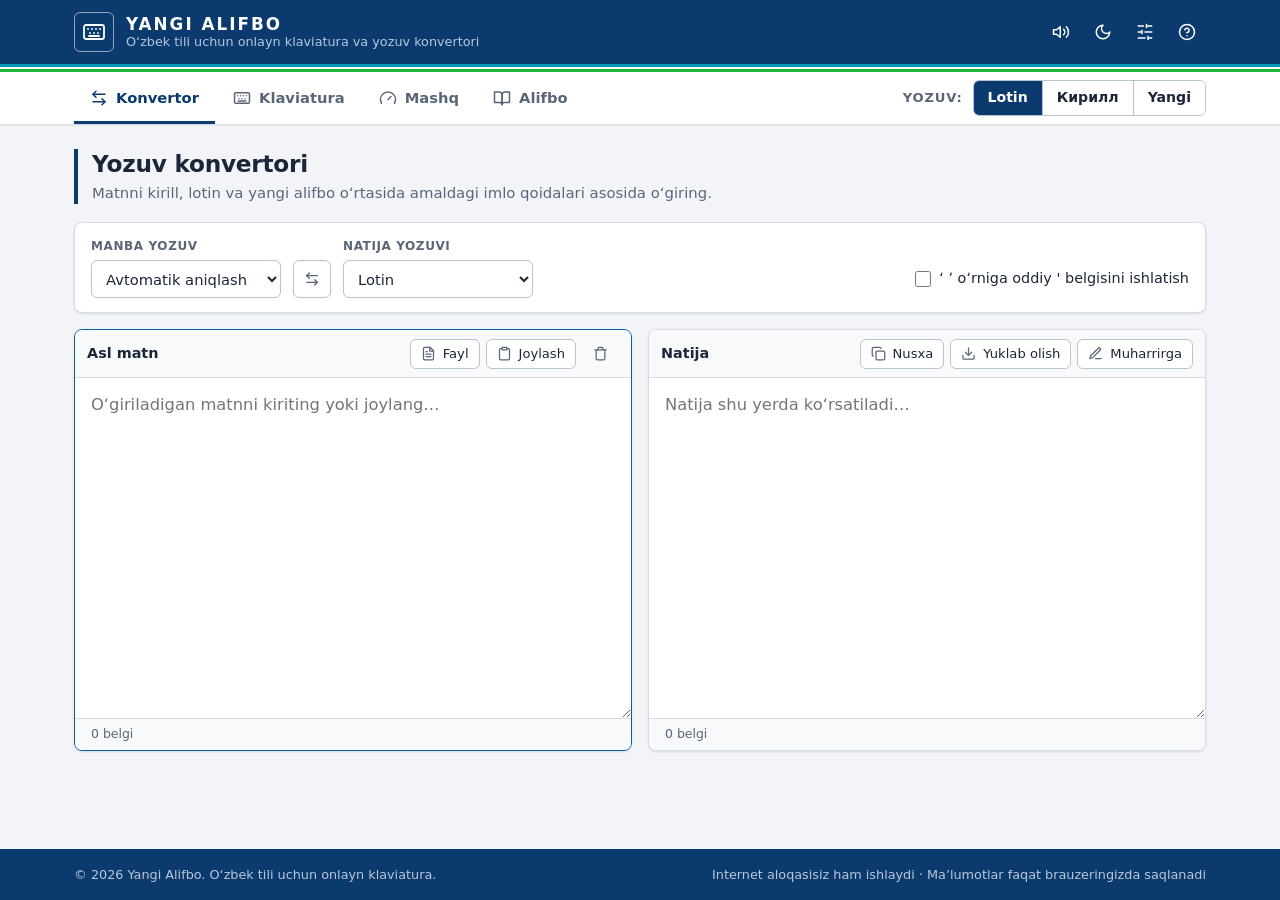
==== commit b14dbd4f: "Konvertor boʻlimini birinchi oʻringa koʻchirish - Menyuda Konvertor birinchi turadi - Sayt har doim " ====
--- a/index.html
+++ b/index.html
@@ -77,9 +77,9 @@
   <nav class="navbar" aria-label="Boʻlimlar">
     <div class="container navbar-inner">
       <div class="tabs" role="tablist">
-        <button class="tab active" role="tab" data-tab="editor" aria-selected="true"><svg class="i"><use href="#i-keyboard"/></svg><span>Klaviatura</span></button>
+        <button class="tab active" role="tab" data-tab="converter" aria-selected="true"><svg class="i"><use href="#i-convert"/></svg><span>Konvertor</span></button>
+        <button class="tab" role="tab" data-tab="editor" aria-selected="false"><svg class="i"><use href="#i-keyboard"/></svg><span>Klaviatura</span></button>
         <button class="tab" role="tab" data-tab="trainer" aria-selected="false"><svg class="i"><use href="#i-gauge"/></svg><span>Mashq</span></button>
-        <button class="tab" role="tab" data-tab="converter" aria-selected="false"><svg class="i"><use href="#i-convert"/></svg><span>Konvertor</span></button>
         <button class="tab" role="tab" data-tab="alphabet" aria-selected="false"><svg class="i"><use href="#i-book"/></svg><span>Alifbo</span></button>
       </div>
       <div class="layout-switch">
@@ -94,8 +94,64 @@
   </nav>
 
   <main class="container">
+    <!-- ============ KONVERTOR ============ -->
+    <section class="panel active" id="tab-converter" role="tabpanel">
+      <div class="page-head">
+        <h1>Yozuv konvertori</h1>
+        <p>Matnni kirill, lotin va yangi alifbo oʻrtasida amaldagi imlo qoidalari asosida oʻgiring.</p>
+      </div>
+
+      <div class="box conv-head">
+        <label class="field">
+          <span>Manba yozuv</span>
+          <select id="convFrom">
+            <option value="auto">Avtomatik aniqlash</option>
+            <option value="kirill">Кирилл</option>
+            <option value="lotin">Lotin</option>
+            <option value="yangi">Yangi alifbo</option>
+          </select>
+        </label>
+        <button class="btn btn-square swap" id="swapBtn" title="Yoʻnalishni almashtirish" aria-label="Yoʻnalishni almashtirish"><svg class="i"><use href="#i-convert"/></svg></button>
+        <label class="field">
+          <span>Natija yozuvi</span>
+          <select id="convTo">
+            <option value="lotin">Lotin</option>
+            <option value="kirill">Кирилл</option>
+            <option value="yangi">Yangi alifbo</option>
+          </select>
+        </label>
+        <label class="check"><input type="checkbox" id="convAscii"> ʻ ʼ oʻrniga oddiy ' belgisini ishlatish</label>
+      </div>
+
+      <div class="conv-grid">
+        <div class="conv-box">
+          <div class="conv-box-head">
+            <b>Asl matn</b>
+            <span class="badge" id="convDetected" hidden></span>
+            <div class="spacer"></div>
+            <label class="btn small" title="Fayldan yuklash"><svg class="i"><use href="#i-file"/></svg><span>Fayl</span><input type="file" id="convFile" accept=".txt,text/plain" hidden></label>
+            <button class="btn small" id="convPaste" title="Bufer xotiradan joylash"><svg class="i"><use href="#i-paste"/></svg><span>Joylash</span></button>
+            <button class="btn small ghost" id="convClear" title="Tozalash" aria-label="Tozalash"><svg class="i"><use href="#i-trash"/></svg></button>
+          </div>
+          <textarea id="convIn" spellcheck="false" placeholder="Oʻgiriladigan matnni kiriting yoki joylang…"></textarea>
+          <div class="conv-foot" id="convInCount">0 belgi</div>
+        </div>
+        <div class="conv-box">
+          <div class="conv-box-head">
+            <b>Natija</b>
+            <div class="spacer"></div>
+            <button class="btn small" id="convCopy" title="Nusxa olish"><svg class="i"><use href="#i-copy"/></svg><span>Nusxa</span></button>
+            <button class="btn small" id="convDownload" title="Yuklab olish"><svg class="i"><use href="#i-download"/></svg><span>Yuklab olish</span></button>
+            <button class="btn small" id="convToEditor" title="Muharrirda ochish"><svg class="i"><use href="#i-pen"/></svg><span>Muharrirga</span></button>
+          </div>
+          <textarea id="convOut" spellcheck="false" readonly placeholder="Natija shu yerda koʻrsatiladi…"></textarea>
+          <div class="conv-foot" id="convOutCount">0 belgi</div>
+        </div>
+      </div>
+    </section>
+
     <!-- ============ KLAVIATURA / MATN MUHARRIRI ============ -->
-    <section class="panel active" id="tab-editor" role="tabpanel">
+    <section class="panel" id="tab-editor" role="tabpanel">
       <div class="page-head">
         <h1>Matn muharriri</h1>
         <p>Tanlangan yozuvda matn kiriting. Kompyuteringiz tili qaysi boʻlishidan qatʼi nazar, matn tanlangan alifboda yoziladi.</p>
@@ -214,62 +270,6 @@
               <tbody></tbody>
             </table>
           </div>
-        </div>
-      </div>
-    </section>
-
-    <!-- ============ KONVERTOR ============ -->
-    <section class="panel" id="tab-converter" role="tabpanel">
-      <div class="page-head">
-        <h1>Yozuv konvertori</h1>
-        <p>Matnni kirill, lotin va yangi alifbo oʻrtasida amaldagi imlo qoidalari asosida oʻgiring.</p>
-      </div>
-
-      <div class="box conv-head">
-        <label class="field">
-          <span>Manba yozuv</span>
-          <select id="convFrom">
-            <option value="auto">Avtomatik aniqlash</option>
-            <option value="kirill">Кирилл</option>
-            <option value="lotin">Lotin</option>
-            <option value="yangi">Yangi alifbo</option>
-          </select>
-        </label>
-        <button class="btn btn-square swap" id="swapBtn" title="Yoʻnalishni almashtirish" aria-label="Yoʻnalishni almashtirish"><svg class="i"><use href="#i-convert"/></svg></button>
-        <label class="field">
-          <span>Natija yozuvi</span>
-          <select id="convTo">
-            <option value="lotin">Lotin</option>
-            <option value="kirill">Кирилл</option>
-            <option value="yangi">Yangi alifbo</option>
-          </select>
-        </label>
-        <label class="check"><input type="checkbox" id="convAscii"> ʻ ʼ oʻrniga oddiy ' belgisini ishlatish</label>
-      </div>
-
-      <div class="conv-grid">
-        <div class="conv-box">
-          <div class="conv-box-head">
-            <b>Asl matn</b>
-            <span class="badge" id="convDetected" hidden></span>
-            <div class="spacer"></div>
-            <label class="btn small" title="Fayldan yuklash"><svg class="i"><use href="#i-file"/></svg><span>Fayl</span><input type="file" id="convFile" accept=".txt,text/plain" hidden></label>
-            <button class="btn small" id="convPaste" title="Bufer xotiradan joylash"><svg class="i"><use href="#i-paste"/></svg><span>Joylash</span></button>
-            <button class="btn small ghost" id="convClear" title="Tozalash" aria-label="Tozalash"><svg class="i"><use href="#i-trash"/></svg></button>
-          </div>
-          <textarea id="convIn" spellcheck="false" placeholder="Oʻgiriladigan matnni kiriting yoki joylang…"></textarea>
-          <div class="conv-foot" id="convInCount">0 belgi</div>
-        </div>
-        <div class="conv-box">
-          <div class="conv-box-head">
-            <b>Natija</b>
-            <div class="spacer"></div>
-            <button class="btn small" id="convCopy" title="Nusxa olish"><svg class="i"><use href="#i-copy"/></svg><span>Nusxa</span></button>
-            <button class="btn small" id="convDownload" title="Yuklab olish"><svg class="i"><use href="#i-download"/></svg><span>Yuklab olish</span></button>
-            <button class="btn small" id="convToEditor" title="Muharrirda ochish"><svg class="i"><use href="#i-pen"/></svg><span>Muharrirga</span></button>
-          </div>
-          <textarea id="convOut" spellcheck="false" readonly placeholder="Natija shu yerda koʻrsatiladi…"></textarea>
-          <div class="conv-foot" id="convOutCount">0 belgi</div>
         </div>
       </div>
     </section>
@@ -346,9 +346,9 @@
       <div class="modal-body help">
         <h4>Boʻlimlar</h4>
         <ul>
+          <li><b>Konvertor</b> — matnni Kirill, Lotin va Yangi alifbo oʻrtasida oʻgirish, fayldan yuklash va saqlash.</li>
           <li><b>Klaviatura</b> — Lotin, Кирилл yoki Yangi alifboda matn kiritish. Kompyuter tili inglizcha yoki ruscha boʻlsa ham, matn tanlangan yozuvda yoziladi.</li>
           <li><b>Mashq</b> — tez yozishni oʻrganish: darslar, vaqt, soʻz/daqiqa, aniqlik, xatolar xaritasi va natijalar tarixi.</li>
-          <li><b>Konvertor</b> — matnni Kirill, Lotin va Yangi alifbo oʻrtasida oʻgirish, fayldan yuklash va saqlash.</li>
           <li><b>Alifbo</b> — harflar jadvali va misollar.</li>
         </ul>
         <h4>Tezkor tugmalar</h4>
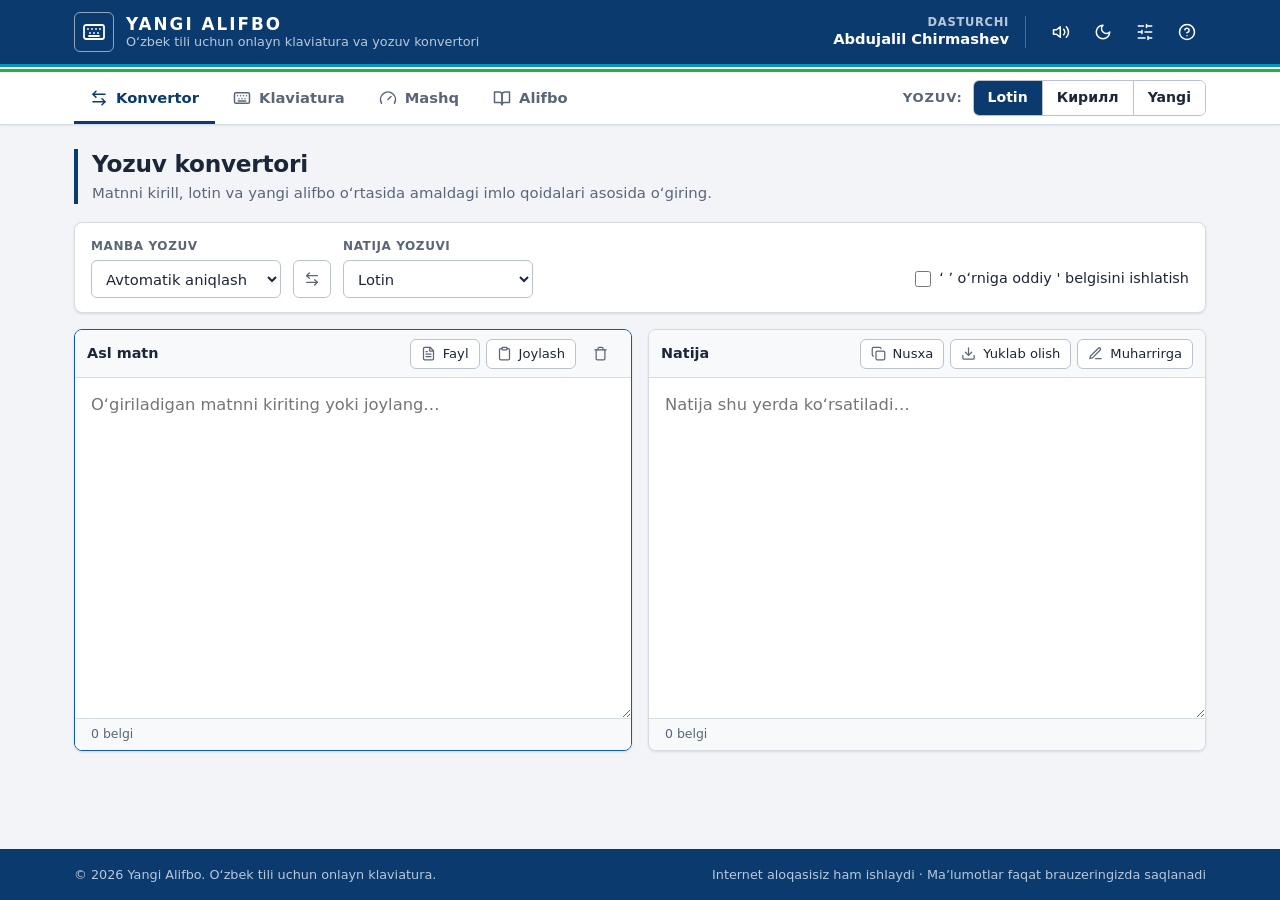
==== commit 4346a5a9: "Sarlavhaga dasturchi haqida maʼlumot qoʻshish Yuqori sarlavhaning oʻng tomonida: «Dasturchi: Abdujal" ====
--- a/index.html
+++ b/index.html
@@ -6,6 +6,7 @@
   <title>Yangi Alifbo — onlayn oʻzbek klaviaturasi</title>
   <meta name="description" content="Oʻzbek tili uchun onlayn klaviatura: lotin, kirill va yangi alifbo. Tez yozish mashqi, kirill-lotin konvertori, tutuq belgilarini tuzatish.">
   <meta name="theme-color" content="#0b3a6e">
+  <meta name="author" content="Abdujalil Chirmashev">
   <link rel="icon" href="data:image/svg+xml,%3Csvg xmlns='http://www.w3.org/2000/svg' viewBox='0 0 64 64'%3E%3Crect width='64' height='64' rx='10' fill='%230b3a6e'/%3E%3Crect x='12' y='20' width='40' height='26' rx='4' fill='none' stroke='white' stroke-width='3.5'/%3E%3Cpath d='M20 29h.1M28 29h.1M36 29h.1M44 29h.1M24 38h16' stroke='white' stroke-width='3.5' stroke-linecap='round'/%3E%3C/svg%3E">
   <link rel="stylesheet" href="css/style.css">
   <script>
@@ -64,6 +65,10 @@
           <small>Oʻzbek tili uchun onlayn klaviatura va yozuv konvertori</small>
         </span>
       </a>
+      <div class="author">
+        <small>Dasturchi</small>
+        <b>Abdujalil Chirmashev</b>
+      </div>
       <div class="util">
         <button class="icon-btn" id="soundBtn" title="Tugma ovozi" aria-label="Tugma ovozi"><svg class="i"><use href="#i-volume"/></svg></button>
         <button class="icon-btn" id="themeBtn" title="Kunduzgi / tungi rejim" aria-label="Kunduzgi / tungi rejim"><svg class="i"><use href="#i-moon"/></svg></button>
--- a/css/style.css
+++ b/css/style.css
@@ -168,6 +168,13 @@
 .brand-text { display: flex; flex-direction: column; line-height: 1.2; min-width: 0; }
 .brand-text b { font-size: 1.05rem; letter-spacing: .12em; font-weight: 700; }
 .brand-text small { color: var(--masthead-muted); font-size: .8rem; white-space: nowrap; overflow: hidden; text-overflow: ellipsis; }
+/* Dasturchi */
+.author {
+  display: flex; flex-direction: column; align-items: flex-end; line-height: 1.2;
+  padding-right: 16px; border-right: 1px solid rgba(255, 255, 255, .25); white-space: nowrap;
+}
+.author small { color: var(--masthead-muted); font-size: .72rem; font-weight: 600; text-transform: uppercase; letter-spacing: .06em; }
+.author b { font-size: .92rem; font-weight: 600; }
 .util { display: flex; gap: 4px; }
 .masthead .icon-btn {
   background: transparent; border-color: transparent; color: var(--masthead-text);
@@ -596,7 +603,13 @@
   .tool-sep { display: none; }
 }
 @media (max-width: 520px) {
-  .masthead-inner { min-height: 56px; gap: 8px; }
+  .masthead-inner { min-height: 56px; gap: 8px; flex-wrap: wrap; row-gap: 0; }
+  .author {
+    order: 3; width: 100%; flex-direction: row; align-items: baseline; gap: 8px;
+    padding: 6px 0 8px; border-right: 0; border-top: 1px solid rgba(255, 255, 255, .15);
+  }
+  .author small { font-size: .66rem; }
+  .author b { font-size: .86rem; }
   .emblem { width: 34px; height: 34px; }
   .emblem .i { width: 20px; height: 20px; }
   .brand-text b { font-size: .92rem; letter-spacing: .08em; }
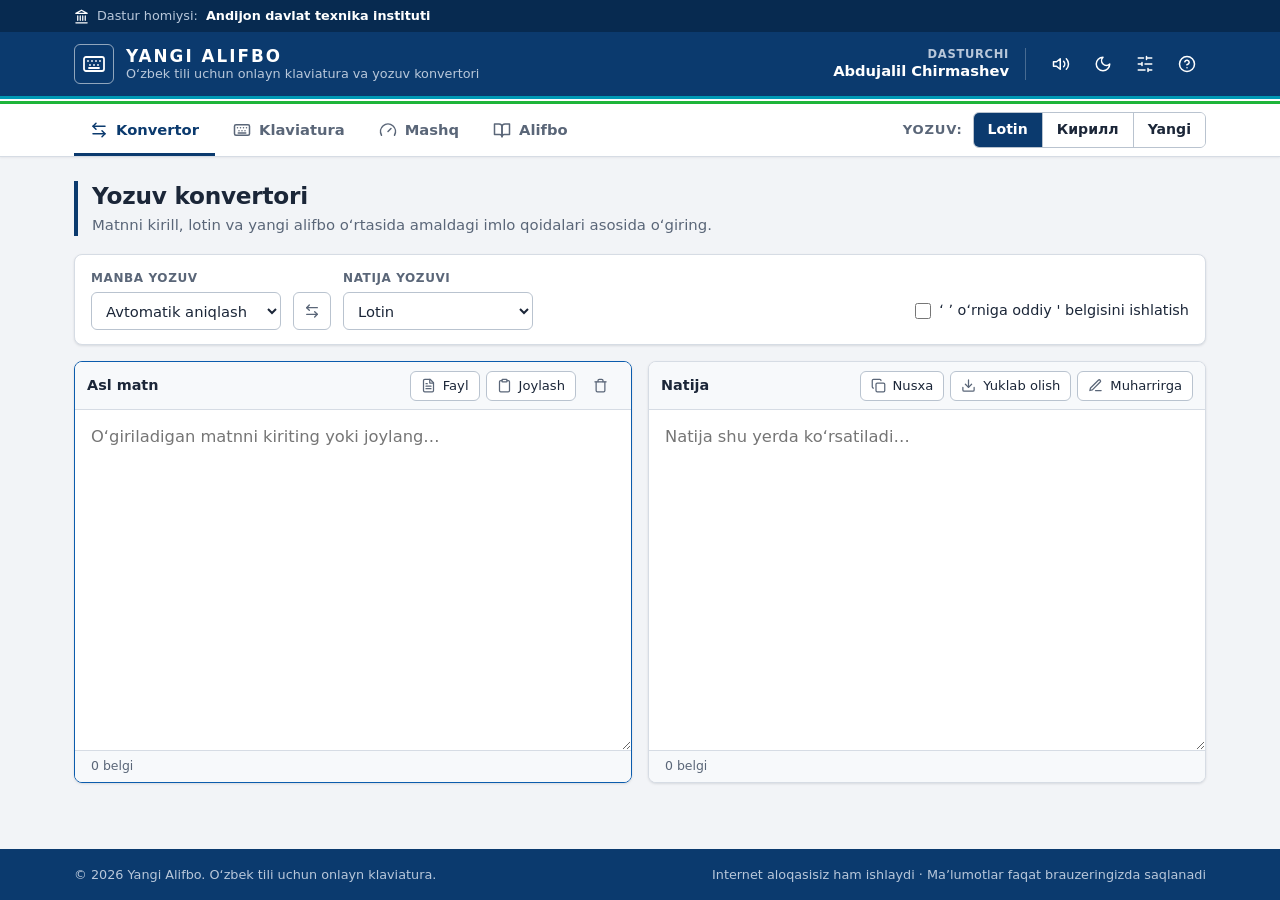
==== commit a7e63dae: "Sahifa tepasiga homiy chizigʻini qoʻshish «Dastur homiysi: Andijon davlat texnika instituti» — sarla" ====
--- a/index.html
+++ b/index.html
@@ -52,8 +52,18 @@
     <symbol id="i-left" viewBox="0 0 24 24"><path d="m12 19-7-7 7-7"/><path d="M19 12H5"/></symbol>
     <symbol id="i-right" viewBox="0 0 24 24"><path d="M5 12h14"/><path d="m12 5 7 7-7 7"/></symbol>
     <symbol id="i-check" viewBox="0 0 24 24"><path d="M20 6 9 17l-5-5"/></symbol>
+    <symbol id="i-bank" viewBox="0 0 24 24"><path d="M3 22h18"/><path d="M6 18v-7M10 18v-7M14 18v-7M18 18v-7"/><path d="M12 2 21 7H3z"/></symbol>
     <symbol id="i-alert" viewBox="0 0 24 24"><circle cx="12" cy="12" r="10"/><path d="M12 8v4"/><path d="M12 16h.01"/></symbol>
   </svg>
+
+  <!-- ============ HOMIY ============ -->
+  <div class="sponsor-bar">
+    <div class="container sponsor-inner">
+      <svg class="i"><use href="#i-bank"/></svg>
+      <span>Dastur homiysi:</span>
+      <b>Andijon davlat texnika instituti</b>
+    </div>
+  </div>
 
   <!-- ============ SARLAVHA ============ -->
   <header class="masthead">
--- a/css/style.css
+++ b/css/style.css
@@ -21,6 +21,7 @@
   --err: #b42318;
   --err-bg: #fbe4e1;
   --masthead: #0b3a6e;
+  --sponsor-bg: #072a50;
   --masthead-text: #ffffff;
   --masthead-muted: #b8c7da;
   --board: #e3e8ee;
@@ -58,6 +59,7 @@
   --err: #f08b80;
   --err-bg: #3a1d1b;
   --masthead: #0a111b;
+  --sponsor-bg: #060b12;
   --masthead-text: #e8eef6;
   --masthead-muted: #8193aa;
   --board: #101822;
@@ -94,6 +96,7 @@
     --err: #f08b80;
     --err-bg: #3a1d1b;
     --masthead: #0a111b;
+    --sponsor-bg: #060b12;
     --masthead-text: #e8eef6;
     --masthead-muted: #8193aa;
     --board: #101822;
@@ -153,6 +156,12 @@
 .muted { color: var(--muted); }
 .center { text-align: center; }
 .container { width: 100%; max-width: 1180px; margin: 0 auto; padding-left: 24px; padding-right: 24px; }
+
+/* ---------- Homiy chizig'i ---------- */
+.sponsor-bar { background: var(--sponsor-bg); color: var(--masthead-muted); font-size: .8rem; }
+.sponsor-inner { display: flex; align-items: center; gap: 8px; min-height: 32px; flex-wrap: wrap; }
+.sponsor-inner .i { width: 15px; height: 15px; color: var(--masthead-text); }
+.sponsor-inner b { color: var(--masthead-text); font-weight: 600; }
 
 /* ---------- Sarlavha (masthead) ---------- */
 .masthead { background: var(--masthead); color: var(--masthead-text); }
@@ -630,6 +639,18 @@
   .field select { min-width: 0; width: 100%; }
 }
 
+@media (max-width: 360px) {
+  .sponsor-inner { gap: 5px; font-size: .7rem; }
+  .sponsor-inner .i { width: 13px; height: 13px; }
+  .masthead-inner { gap: 6px; }
+  .brand { gap: 8px; }
+  .emblem { width: 30px; height: 30px; }
+  .emblem .i { width: 18px; height: 18px; }
+  .brand-text b { font-size: .8rem; letter-spacing: .04em; }
+  .util { gap: 0; }
+  .masthead .icon-btn { width: 32px; height: 32px; }
+}
+
 @media (prefers-reduced-motion: reduce) {
   *, *::before, *::after { animation: none !important; transition: none !important; }
 }
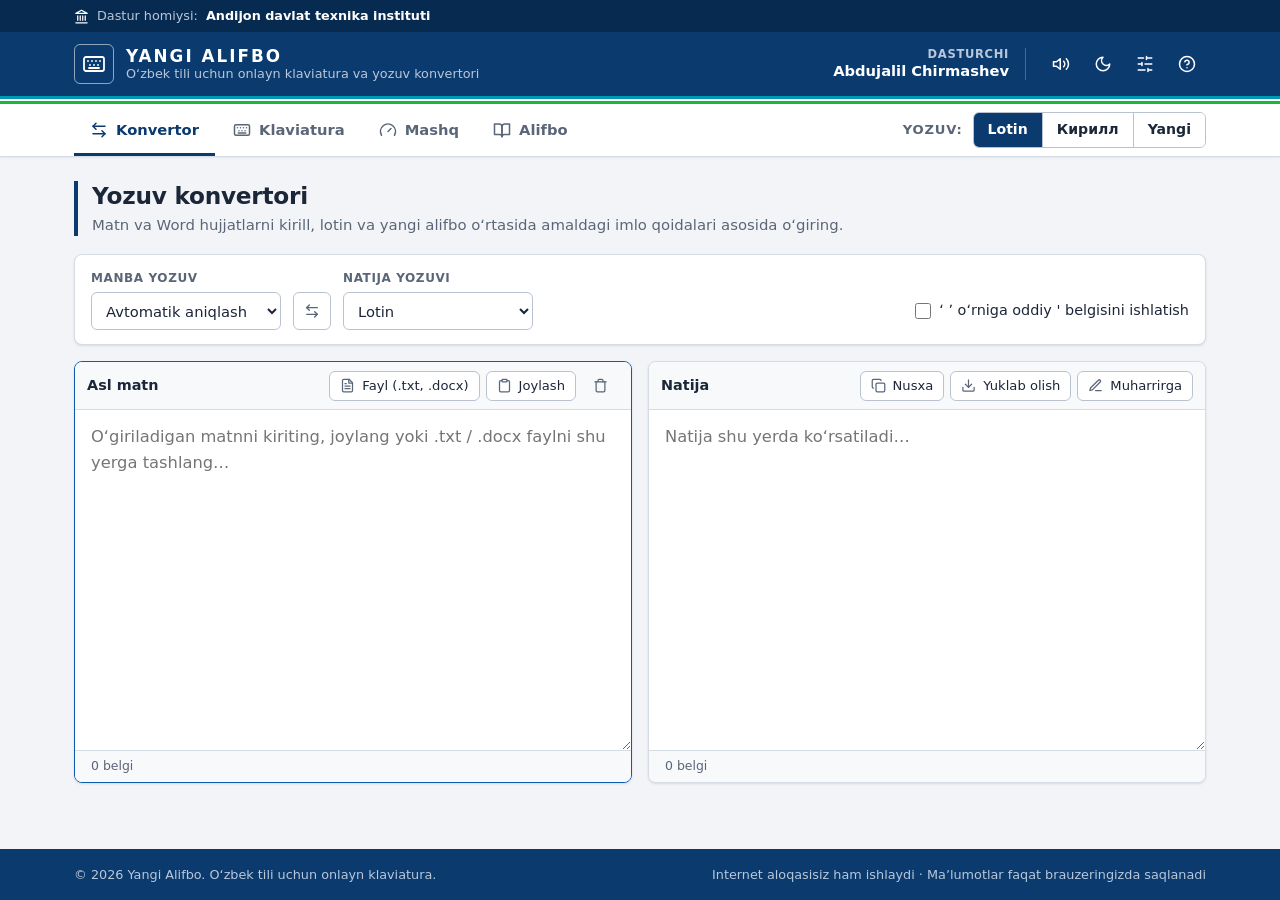
==== commit cad8f38d: "Word hujjatlarni oʻgirish, ijtimoiy tarmoq koʻrinishi va reklama admin paneli Word (.docx): - Hujjat" ====
--- a/index.html
+++ b/index.html
@@ -3,10 +3,44 @@
 <head>
   <meta charset="utf-8">
   <meta name="viewport" content="width=device-width, initial-scale=1">
-  <title>Yangi Alifbo — onlayn oʻzbek klaviaturasi</title>
-  <meta name="description" content="Oʻzbek tili uchun onlayn klaviatura: lotin, kirill va yangi alifbo. Tez yozish mashqi, kirill-lotin konvertori, tutuq belgilarini tuzatish.">
+  <title>Yangi Alifbo — kirill-lotin konvertori va oʻzbek klaviaturasi</title>
+  <meta name="description" content="Matn va Word hujjatlarni kirilldan lotinga, lotindan kirillga va yangi alifboga bepul oʻgiring. Onlayn oʻzbek klaviaturasi va tez yozish mashqi. Internetsiz ham ishlaydi.">
+  <meta name="keywords" content="kirill lotin, lotin kirill, krill lotin konvertor, oʻzbek klaviatura, yangi alifbo, word kirill lotin, tez yozish">
   <meta name="theme-color" content="#0b3a6e">
   <meta name="author" content="Abdujalil Chirmashev">
+  <meta name="robots" content="index, follow">
+
+  <!-- Ijtimoiy tarmoqlar (Telegram, Facebook, X) uchun havola koʻrinishi -->
+  <meta property="og:type" content="website">
+  <meta property="og:site_name" content="Yangi Alifbo">
+  <meta property="og:locale" content="uz_UZ">
+  <meta property="og:title" content="Yangi Alifbo — kirill-lotin konvertori va oʻzbek klaviaturasi">
+  <meta property="og:description" content="Matn va Word hujjatlarni kirill, lotin va yangi alifbo oʻrtasida bepul oʻgiring. Onlayn klaviatura va tez yozish mashqi.">
+  <meta property="og:image" content="og-image.png">
+  <meta property="og:image:type" content="image/png">
+  <meta property="og:image:width" content="1200">
+  <meta property="og:image:height" content="630">
+  <meta property="og:image:alt" content="Yangi Alifbo — kirill-lotin konvertori">
+  <meta name="twitter:card" content="summary_large_image">
+  <meta name="twitter:title" content="Yangi Alifbo — kirill-lotin konvertori va oʻzbek klaviaturasi">
+  <meta name="twitter:description" content="Matn va Word hujjatlarni kirill, lotin va yangi alifbo oʻrtasida bepul oʻgiring.">
+  <meta name="twitter:image" content="og-image.png">
+  <link rel="apple-touch-icon" href="apple-touch-icon.png">
+  <script type="application/ld+json">
+  {
+    "@context": "https://schema.org",
+    "@type": "WebApplication",
+    "name": "Yangi Alifbo",
+    "description": "Kirill, lotin va yangi alifbo oʻrtasida matn va Word hujjatlarni oʻgirish, onlayn oʻzbek klaviaturasi va tez yozish mashqi.",
+    "applicationCategory": "UtilitiesApplication",
+    "operatingSystem": "Any",
+    "inLanguage": "uz",
+    "isAccessibleForFree": true,
+    "offers": { "@type": "Offer", "price": "0", "priceCurrency": "UZS" },
+    "author": { "@type": "Person", "name": "Abdujalil Chirmashev" },
+    "sponsor": { "@type": "Organization", "name": "Andijon davlat texnika instituti" }
+  }
+  </script>
   <link rel="icon" href="data:image/svg+xml,%3Csvg xmlns='http://www.w3.org/2000/svg' viewBox='0 0 64 64'%3E%3Crect width='64' height='64' rx='10' fill='%230b3a6e'/%3E%3Crect x='12' y='20' width='40' height='26' rx='4' fill='none' stroke='white' stroke-width='3.5'/%3E%3Cpath d='M20 29h.1M28 29h.1M36 29h.1M44 29h.1M24 38h16' stroke='white' stroke-width='3.5' stroke-linecap='round'/%3E%3C/svg%3E">
   <link rel="stylesheet" href="css/style.css">
   <script>
@@ -52,6 +86,7 @@
     <symbol id="i-left" viewBox="0 0 24 24"><path d="m12 19-7-7 7-7"/><path d="M19 12H5"/></symbol>
     <symbol id="i-right" viewBox="0 0 24 24"><path d="M5 12h14"/><path d="m12 5 7 7-7 7"/></symbol>
     <symbol id="i-check" viewBox="0 0 24 24"><path d="M20 6 9 17l-5-5"/></symbol>
+    <symbol id="i-word" viewBox="0 0 24 24"><path d="M14.5 2H6a2 2 0 0 0-2 2v16a2 2 0 0 0 2 2h12a2 2 0 0 0 2-2V7.5L14.5 2z"/><path d="M14 2v6h6"/><path d="m8 12 1.5 6 2.5-4.5 2.5 4.5L16 12"/></symbol>
     <symbol id="i-bank" viewBox="0 0 24 24"><path d="M3 22h18"/><path d="M6 18v-7M10 18v-7M14 18v-7M18 18v-7"/><path d="M12 2 21 7H3z"/></symbol>
     <symbol id="i-alert" viewBox="0 0 24 24"><circle cx="12" cy="12" r="10"/><path d="M12 8v4"/><path d="M12 16h.01"/></symbol>
   </svg>
@@ -109,11 +144,14 @@
   </nav>
 
   <main class="container">
+    <!-- Reklama joyi (faqat reklama joylanganda koʻrinadi) -->
+    <div class="ad-slot" data-slot="top" hidden></div>
+
     <!-- ============ KONVERTOR ============ -->
     <section class="panel active" id="tab-converter" role="tabpanel">
       <div class="page-head">
         <h1>Yozuv konvertori</h1>
-        <p>Matnni kirill, lotin va yangi alifbo oʻrtasida amaldagi imlo qoidalari asosida oʻgiring.</p>
+        <p>Matn va Word hujjatlarni kirill, lotin va yangi alifbo oʻrtasida amaldagi imlo qoidalari asosida oʻgiring.</p>
       </div>
 
       <div class="box conv-head">
@@ -138,17 +176,29 @@
         <label class="check"><input type="checkbox" id="convAscii"> ʻ ʼ oʻrniga oddiy ' belgisini ishlatish</label>
       </div>
 
+      <div class="box docx-bar" id="docxBar" hidden>
+        <span class="docx-icon"><svg class="i"><use href="#i-word"/></svg></span>
+        <div class="docx-info">
+          <b id="docxName">hujjat.docx</b>
+          <span id="docxMeta">Word hujjat yuklandi. Shrift, jadval va rasmlar saqlangan holda oʻgiriladi.</span>
+        </div>
+        <div class="docx-actions">
+          <button class="btn primary" id="docxDownload"><svg class="i"><use href="#i-download"/></svg><span>Oʻgirilgan Word faylni yuklab olish</span></button>
+          <button class="btn ghost btn-square" id="docxClose" title="Word faylni yopish" aria-label="Word faylni yopish"><svg class="i"><use href="#i-close"/></svg></button>
+        </div>
+      </div>
+
       <div class="conv-grid">
         <div class="conv-box">
           <div class="conv-box-head">
             <b>Asl matn</b>
             <span class="badge" id="convDetected" hidden></span>
             <div class="spacer"></div>
-            <label class="btn small" title="Fayldan yuklash"><svg class="i"><use href="#i-file"/></svg><span>Fayl</span><input type="file" id="convFile" accept=".txt,text/plain" hidden></label>
+            <label class="btn small" title="Matn (.txt) yoki Word (.docx) faylni yuklash"><svg class="i"><use href="#i-file"/></svg><span>Fayl (.txt, .docx)</span><input type="file" id="convFile" accept=".txt,.docx,text/plain,application/vnd.openxmlformats-officedocument.wordprocessingml.document" hidden></label>
             <button class="btn small" id="convPaste" title="Bufer xotiradan joylash"><svg class="i"><use href="#i-paste"/></svg><span>Joylash</span></button>
             <button class="btn small ghost" id="convClear" title="Tozalash" aria-label="Tozalash"><svg class="i"><use href="#i-trash"/></svg></button>
           </div>
-          <textarea id="convIn" spellcheck="false" placeholder="Oʻgiriladigan matnni kiriting yoki joylang…"></textarea>
+          <textarea id="convIn" spellcheck="false" placeholder="Oʻgiriladigan matnni kiriting, joylang yoki .txt / .docx faylni shu yerga tashlang…"></textarea>
           <div class="conv-foot" id="convInCount">0 belgi</div>
         </div>
         <div class="conv-box">
@@ -177,7 +227,7 @@
           <div class="tool-group">
             <button class="btn" id="copyBtn" title="Nusxa olish (Ctrl+Shift+C)"><svg class="i"><use href="#i-copy"/></svg><span>Nusxa olish</span></button>
             <button class="btn" id="downloadBtn" title="Matnni .txt fayl sifatida yuklab olish"><svg class="i"><use href="#i-download"/></svg><span>Yuklab olish</span></button>
-            <label class="btn" title="Matnli faylni ochish"><svg class="i"><use href="#i-file"/></svg><span>Faylni ochish</span><input type="file" id="openFile" accept=".txt,text/plain" hidden></label>
+            <label class="btn" title="Matn (.txt) yoki Word (.docx) faylni ochish"><svg class="i"><use href="#i-file"/></svg><span>Faylni ochish</span><input type="file" id="openFile" accept=".txt,.docx,text/plain,application/vnd.openxmlformats-officedocument.wordprocessingml.document" hidden></label>
             <span class="tool-sep"></span>
             <button class="btn" id="fixBtn" title="o' g' va tutuq belgilarini toʻgʻri ʻ ʼ belgilariga almashtirish"><svg class="i"><use href="#i-spell"/></svg><span>Imloni tuzatish</span></button>
             <button class="btn" id="toConverterBtn" title="Matnni konvertorga yuborish"><svg class="i"><use href="#i-convert"/></svg><span>Oʻgirish</span></button>
@@ -302,6 +352,9 @@
       </div>
       <div class="alpha-grid" id="alphaGrid"></div>
     </section>
+
+    <!-- Reklama joyi (faqat reklama joylanganda koʻrinadi) -->
+    <div class="ad-slot" data-slot="bottom" hidden></div>
   </main>
 
   <footer class="footer">
@@ -361,7 +414,7 @@
       <div class="modal-body help">
         <h4>Boʻlimlar</h4>
         <ul>
-          <li><b>Konvertor</b> — matnni Kirill, Lotin va Yangi alifbo oʻrtasida oʻgirish, fayldan yuklash va saqlash.</li>
+          <li><b>Konvertor</b> — matn va Word (.docx) hujjatlarni Kirill, Lotin va Yangi alifbo oʻrtasida oʻgirish. Word hujjatning formatlashi (shrift, jadval, rasm) saqlanadi.</li>
           <li><b>Klaviatura</b> — Lotin, Кирилл yoki Yangi alifboda matn kiritish. Kompyuter tili inglizcha yoki ruscha boʻlsa ham, matn tanlangan yozuvda yoziladi.</li>
           <li><b>Mashq</b> — tez yozishni oʻrganish: darslar, vaqt, soʻz/daqiqa, aniqlik, xatolar xaritasi va natijalar tarixi.</li>
           <li><b>Alifbo</b> — harflar jadvali va misollar.</li>
@@ -417,6 +470,8 @@
   <script src="js/data.js"></script>
   <script src="js/keyboard.js"></script>
   <script src="js/trainer.js"></script>
+  <script src="js/docx.js"></script>
   <script src="js/app.js"></script>
+  <script src="js/ads.js"></script>
 </body>
 </html>
--- a/css/style.css
+++ b/css/style.css
@@ -564,6 +564,58 @@
 .footer { background: var(--masthead); color: var(--masthead-muted); font-size: .8rem; }
 .footer-inner { display: flex; justify-content: space-between; gap: 8px 24px; flex-wrap: wrap; padding-top: 16px; padding-bottom: 16px; }
 
+/* ---------- Word hujjat paneli ---------- */
+.docx-bar {
+  display: flex; align-items: center; gap: 14px; flex-wrap: wrap;
+  margin-top: 16px; padding: 12px 16px; border-left: 4px solid #2b579a;
+}
+.docx-icon {
+  width: 40px; height: 40px; flex: 0 0 auto; border-radius: var(--radius-sm);
+  display: grid; place-items: center; background: #2b579a; color: #fff;
+}
+.docx-icon .i { width: 22px; height: 22px; }
+.docx-info { display: flex; flex-direction: column; min-width: 0; flex: 1 1 200px; }
+.docx-info b { font-size: .95rem; overflow: hidden; text-overflow: ellipsis; white-space: nowrap; }
+.docx-info span { font-size: .82rem; color: var(--muted); }
+.docx-actions { display: flex; gap: 6px; align-items: center; }
+.conv-box textarea.drop { outline: 2px dashed var(--accent); outline-offset: -8px; background: var(--primary-soft); }
+
+/* ---------- Reklama joylari ---------- */
+.ad-slot { margin: 0 0 20px; }
+.ad-slot[data-slot="bottom"] { margin: 28px 0 0; }
+.ad {
+  position: relative; overflow: hidden;
+  background: var(--surface); border: 1px solid var(--border); border-radius: var(--radius);
+}
+.ad-label {
+  position: absolute; top: 0; left: 0; z-index: 2;
+  padding: 1px 7px; font-size: .64rem; font-weight: 600; letter-spacing: .06em; text-transform: uppercase;
+  color: var(--muted); background: var(--surface-2); border-right: 1px solid var(--border); border-bottom: 1px solid var(--border);
+  border-bottom-right-radius: var(--radius-sm);
+}
+.ad-close {
+  position: absolute; top: 4px; right: 4px; z-index: 2;
+  width: 26px; height: 26px; display: grid; place-items: center; cursor: pointer;
+  border: 1px solid var(--border); border-radius: 50%; background: var(--surface); color: var(--muted);
+}
+.ad-close .i { width: 14px; height: 14px; }
+.ad-close:hover { color: var(--text); border-color: var(--border-strong); }
+.ad-link { display: block; color: inherit; }
+.ad-image { background: var(--surface-2); }
+.ad-picture { display: flex; justify-content: center; }
+.ad-picture img { display: block; max-width: 100%; height: auto; max-height: 280px; object-fit: contain; }
+.ad-text-inner { display: flex; align-items: center; gap: 16px; padding: 18px 20px 16px; flex-wrap: wrap; }
+.ad-text-body { flex: 1 1 300px; min-width: 0; }
+.ad-title { display: block; font-size: 1.02rem; color: var(--text); }
+.ad-desc { margin: 2px 0 0; color: var(--muted); font-size: .9rem; white-space: pre-line; }
+.ad-btn { flex: 0 0 auto; text-decoration: none; }
+.ad-code { display: flex; justify-content: center; padding: 18px 8px 8px; min-height: 40px; }
+.ad-code-preview {
+  flex-direction: column; align-items: center; gap: 2px; min-height: 90px; justify-content: center;
+  color: var(--muted); font-size: .85rem; background: repeating-linear-gradient(45deg, var(--surface-2) 0 10px, var(--surface) 10px 20px);
+}
+.ad-code-preview b { color: var(--text); }
+
 /* ---------- Moslashuvchan (responsive) ---------- */
 @media (max-width: 980px) {
   .navbar-inner { flex-wrap: wrap; gap: 0; }
@@ -610,6 +662,11 @@
   .best-row div:nth-child(2) { border-right: 0; }
   .best-row div:nth-child(-n+2) { border-bottom: 1px solid var(--border); }
   .tool-sep { display: none; }
+  .docx-actions { width: 100%; }
+  .docx-actions .btn.primary { flex: 1; }
+  .ad-slot { margin-bottom: 16px; }
+  .ad-text-inner { padding: 16px 14px 14px; }
+  .ad-btn { width: 100%; }
 }
 @media (max-width: 520px) {
   .masthead-inner { min-height: 56px; gap: 8px; flex-wrap: wrap; row-gap: 0; }
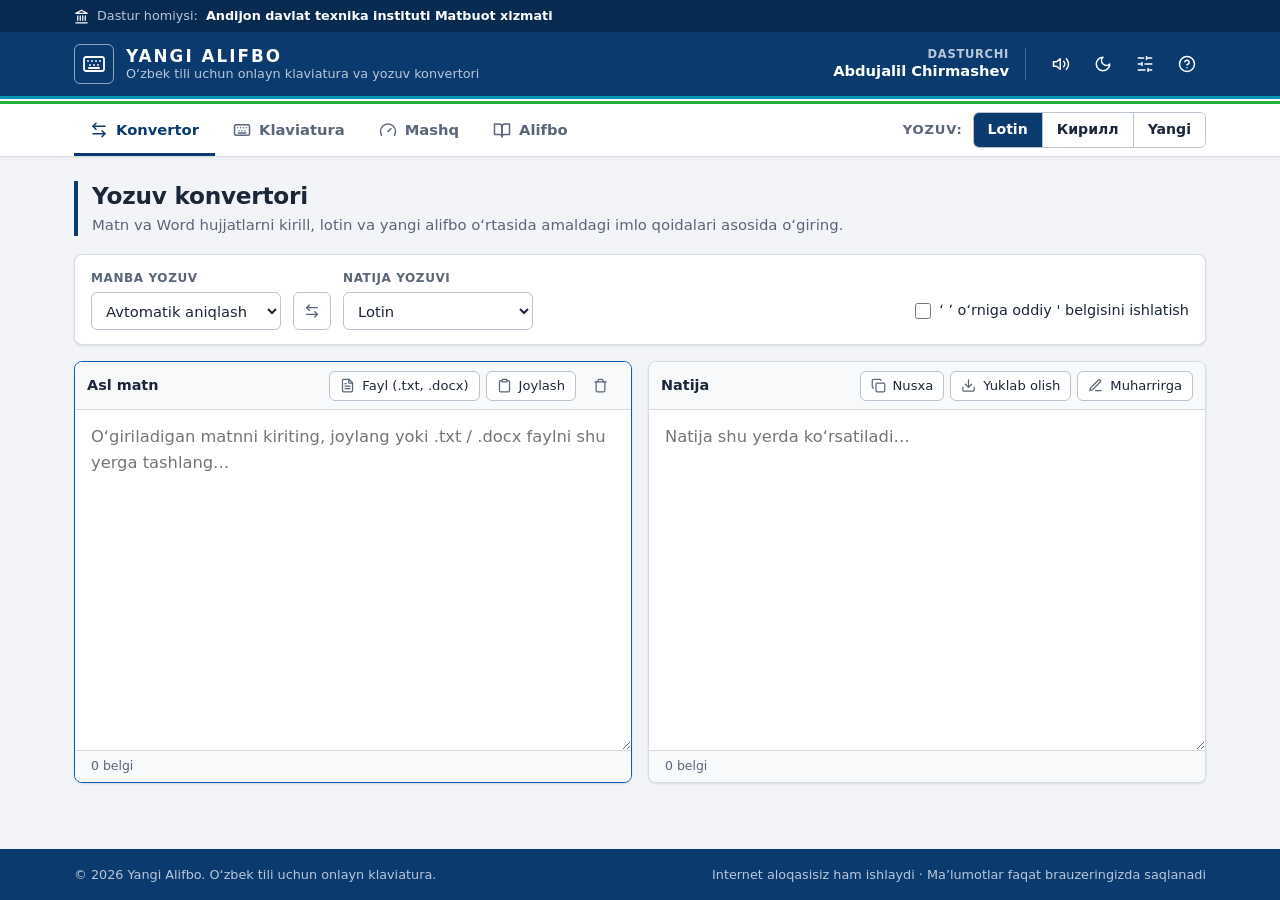
==== commit a23d773c: "Update index.html" ====
--- a/index.html
+++ b/index.html
@@ -96,7 +96,7 @@
     <div class="container sponsor-inner">
       <svg class="i"><use href="#i-bank"/></svg>
       <span>Dastur homiysi:</span>
-      <b>Andijon davlat texnika instituti</b>
+      <b>Andijon davlat texnika instituti Matbuot xizmati</b>
     </div>
   </div>
 
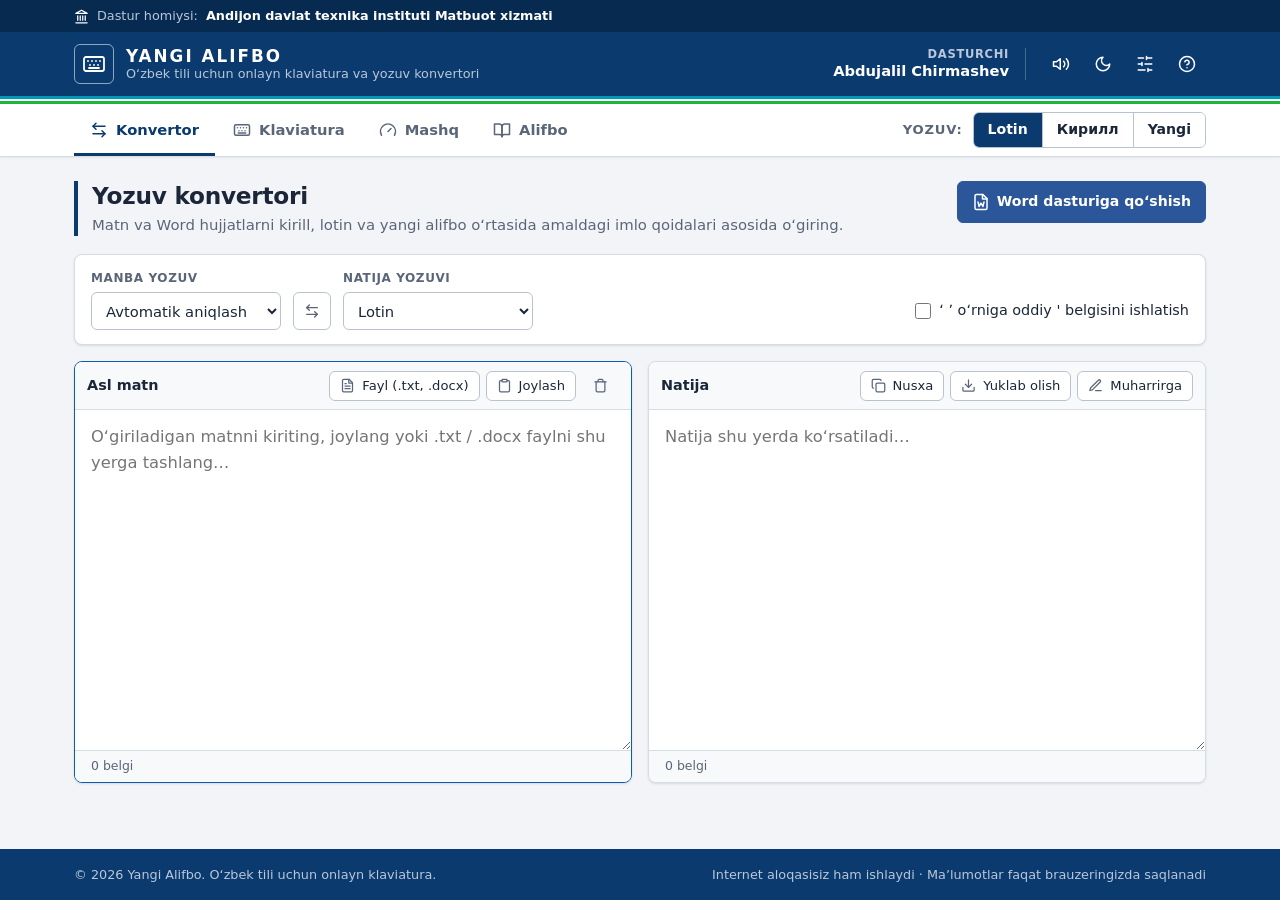
==== commit 0514ed28: "Microsoft Word qoʻshimchasi va «Word dasturiga qoʻshish» tugmasi - word-addin/: Office Add-in (manif" ====
--- a/index.html
+++ b/index.html
@@ -16,15 +16,17 @@
   <meta property="og:locale" content="uz_UZ">
   <meta property="og:title" content="Yangi Alifbo — kirill-lotin konvertori va oʻzbek klaviaturasi">
   <meta property="og:description" content="Matn va Word hujjatlarni kirill, lotin va yangi alifbo oʻrtasida bepul oʻgiring. Onlayn klaviatura va tez yozish mashqi.">
-  <meta property="og:image" content="og-image.png">
+  <meta property="og:url" content="https://yangialifbouz.vercel.app/">
+  <meta property="og:image" content="https://yangialifbouz.vercel.app/og-image.png">
   <meta property="og:image:type" content="image/png">
   <meta property="og:image:width" content="1200">
   <meta property="og:image:height" content="630">
-  <meta property="og:image:alt" content="Yangi Alifbo — kirill-lotin konvertori">
+  <meta property="og:image:alt" content="Yangi Alifbo — Kirill, Lotin va Yangi alifbo konvertori hamda yangi oʻzbek klaviaturasi">
   <meta name="twitter:card" content="summary_large_image">
   <meta name="twitter:title" content="Yangi Alifbo — kirill-lotin konvertori va oʻzbek klaviaturasi">
   <meta name="twitter:description" content="Matn va Word hujjatlarni kirill, lotin va yangi alifbo oʻrtasida bepul oʻgiring.">
-  <meta name="twitter:image" content="og-image.png">
+  <meta name="twitter:image" content="https://yangialifbouz.vercel.app/og-image.png">
+  <link rel="canonical" href="https://yangialifbouz.vercel.app/">
   <link rel="apple-touch-icon" href="apple-touch-icon.png">
   <script type="application/ld+json">
   {
@@ -149,9 +151,14 @@
 
     <!-- ============ KONVERTOR ============ -->
     <section class="panel active" id="tab-converter" role="tabpanel">
-      <div class="page-head">
-        <h1>Yozuv konvertori</h1>
-        <p>Matn va Word hujjatlarni kirill, lotin va yangi alifbo oʻrtasida amaldagi imlo qoidalari asosida oʻgiring.</p>
+      <div class="head-row">
+        <div class="page-head">
+          <h1>Yozuv konvertori</h1>
+          <p>Matn va Word hujjatlarni kirill, lotin va yangi alifbo oʻrtasida amaldagi imlo qoidalari asosida oʻgiring.</p>
+        </div>
+        <button class="btn word-btn" id="wordBtn" type="button" title="Konvertorni Microsoft Word dasturiga qoʻshimcha sifatida oʻrnatish">
+          <svg class="i"><use href="#i-word"/></svg><span>Word dasturiga qoʻshish</span>
+        </button>
       </div>
 
       <div class="box conv-head">
@@ -438,6 +445,74 @@
     </div>
   </div>
 
+  <!-- ============ WORD QO'SHIMCHASI ============ -->
+  <div class="modal" id="wordModal" hidden>
+    <div class="modal-card wide" role="dialog" aria-modal="true" aria-labelledby="wordTitle">
+      <div class="modal-head">
+        <h3 id="wordTitle"><svg class="i"><use href="#i-word"/></svg>Word dasturiga qoʻshish</h3>
+        <button class="icon-btn close" data-close aria-label="Yopish"><svg class="i"><use href="#i-close"/></svg></button>
+      </div>
+      <div class="modal-body word-help">
+        <p class="word-lead">Konvertorni <b>Microsoft Word</b> ichiga oʻrnating: lentadagi <b>«Yangi Alifbo»</b> tugmasi bosilganda
+          yon panel ochiladi va hujjatni toʻgʻridan-toʻgʻri Word’da oʻgirish mumkin — belgilangan matnni yoki butun hujjatni.
+          Shrift, jadval va rasmlar oʻzgarmaydi.</p>
+
+        <div class="word-download">
+          <a class="btn primary" href="word-addin/manifest.xml" download="yangi-alifbo-manifest.xml">
+            <svg class="i"><use href="#i-download"/></svg><span>Oʻrnatish faylini yuklab olish (manifest.xml)</span>
+          </a>
+          <span class="muted">Word 2016 va yangilari, Microsoft 365, Word Online (brauzer), Mac</span>
+        </div>
+
+        <div class="word-tabs" role="tablist">
+          <button class="wtab active" data-wtab="web" role="tab">Word Online</button>
+          <button class="wtab" data-wtab="win" role="tab">Windows</button>
+          <button class="wtab" data-wtab="mac" role="tab">Mac</button>
+          <button class="wtab" data-wtab="org" role="tab">Tashkilot uchun</button>
+        </div>
+
+        <ol class="word-steps" data-wpane="web">
+          <li><a href="https://www.office.com/launch/word" target="_blank" rel="noopener">office.com</a> orqali Word’ni brauzerda oching va hujjat yarating.</li>
+          <li><b>Bosh sahifa</b> (Home) → <b>Qoʻshimchalar</b> (Add-ins) → <b>Boshqa qoʻshimchalar</b> (More Add-ins).</li>
+          <li><b>Mening qoʻshimchalarim</b> (My Add-ins) → <b>Mening qoʻshimchamni yuklash</b> (Upload My Add-in).</li>
+          <li>Yuklab olingan <code>manifest.xml</code> faylini tanlang va <b>Yuklash</b> (Upload) ni bosing.</li>
+          <li>Lentada <b>«Yangi Alifbo»</b> tugmasi paydo boʻladi.</li>
+        </ol>
+
+        <ol class="word-steps" data-wpane="win" hidden>
+          <li>Kompyuterda papka yarating, masalan <code>C:\YangiAlifbo</code>, va <code>manifest.xml</code> ni shu papkaga joylang.</li>
+          <li>Papka ustida sichqonchaning oʻng tugmasi → <b>Xususiyatlar</b> (Properties) → <b>Ruxsat</b> (Sharing) → <b>Ulashish</b> (Share).
+            Koʻrsatilgan tarmoq manzilini nusxalang (masalan, <code>\\KOMPYUTER\YangiAlifbo</code>).</li>
+          <li>Word’da: <b>Fayl</b> → <b>Parametrlar</b> (Options) → <b>Ishonch markazi</b> (Trust Center) → <b>Ishonch markazi parametrlari</b>
+            → <b>Ishonchli qoʻshimchalar katalogi</b> (Trusted Add-in Catalogs).</li>
+          <li>Tarmoq manzilini <b>Katalog manzili</b> maydoniga qoʻying → <b>Katalog qoʻshish</b> → <b>Menyuda koʻrsatish</b> belgisini qoʻying → <b>OK</b>. Word’ni qayta ishga tushiring.</li>
+          <li><b>Bosh sahifa</b> → <b>Qoʻshimchalar</b> → <b>Boshqa qoʻshimchalar</b> → <b>Umumiy papka</b> (Shared Folder) → <b>Yangi Alifbo</b> → <b>Qoʻshish</b>.</li>
+        </ol>
+
+        <ol class="word-steps" data-wpane="mac" hidden>
+          <li>Finder’da <b>Oʻtish</b> (Go) → <b>Papkaga oʻtish</b> (Go to Folder) ni tanlang va quyidagi manzilni kiriting:
+            <code class="block">~/Library/Containers/com.microsoft.Word/Data/Documents/wef</code>
+            (<code>wef</code> papkasi boʻlmasa, uni yarating).</li>
+          <li><code>manifest.xml</code> faylini shu papkaga nusxalang.</li>
+          <li>Word’ni qayta ishga tushiring → <b>Qoʻyish</b> (Insert) → <b>Qoʻshimchalar</b> → <b>Mening qoʻshimchalarim</b> → <b>Yangi Alifbo</b>.</li>
+        </ol>
+
+        <ol class="word-steps" data-wpane="org" hidden>
+          <li>Tashkilotda (institutda) Microsoft 365 boʻlsa, qoʻshimchani administrator barcha xodimlarga markazdan oʻrnatib berishi mumkin.</li>
+          <li><b>Microsoft 365 administrator markazi</b> → <b>Sozlamalar</b> (Settings) → <b>Integratsiyalangan ilovalar</b> (Integrated apps) → <b>Maxsus ilovalarni yuklash</b> (Upload custom apps).</li>
+          <li><code>manifest.xml</code> faylini yuklang, foydalanuvchilarni tanlang va <b>Joylashtirish</b> (Deploy) ni bosing.</li>
+          <li>Bir necha soat ichida qoʻshimcha barcha tanlangan xodimlarning Word dasturida paydo boʻladi.</li>
+        </ol>
+
+        <div class="word-note">
+          <svg class="i"><use href="#i-info"/></svg>
+          <span>Qoʻshimcha hujjat matnini faqat sizning Word’ingiz ichida oʻgiradi — hujjat hech qayerga yuborilmaydi.
+            Natija yoqmasa, <kbd>Ctrl</kbd>+<kbd>Z</kbd> bilan bekor qiling. Ishlashi uchun internet aloqasi kerak.</span>
+        </div>
+      </div>
+    </div>
+  </div>
+
   <!-- ============ NATIJA ============ -->
   <div class="modal" id="resultModal" hidden>
     <div class="modal-card" role="dialog" aria-modal="true" aria-labelledby="resTitle">
--- a/css/style.css
+++ b/css/style.css
@@ -564,6 +564,32 @@
 .footer { background: var(--masthead); color: var(--masthead-muted); font-size: .8rem; }
 .footer-inner { display: flex; justify-content: space-between; gap: 8px 24px; flex-wrap: wrap; padding-top: 16px; padding-bottom: 16px; }
 
+/* ---------- "Word dasturiga qo'shish" tugmasi va yo'riqnoma ---------- */
+.head-row { display: flex; justify-content: space-between; align-items: flex-start; gap: 8px 16px; flex-wrap: wrap; }
+.head-row .page-head { flex: 1 1 420px; }
+.word-btn { height: 42px; background: #2b579a; border-color: #2b579a; color: #fff; font-weight: 600; }
+.word-btn .i { color: #fff; width: 18px; height: 18px; }
+.word-btn:hover { background: #1f4480; border-color: #1f4480; }
+.word-help .word-lead { margin: 0 0 16px; }
+.word-download { display: flex; align-items: center; gap: 12px; flex-wrap: wrap; margin-bottom: 18px; }
+.word-download .muted { font-size: .82rem; }
+.word-tabs { display: flex; gap: 2px; border-bottom: 1px solid var(--border); margin-bottom: 4px; flex-wrap: wrap; }
+.wtab {
+  border: 0; background: transparent; padding: 9px 14px; margin-bottom: -1px; cursor: pointer;
+  font-weight: 600; font-size: .88rem; color: var(--muted); border-bottom: 3px solid transparent;
+}
+.wtab:hover { color: var(--text); }
+.wtab.active { color: var(--primary); border-bottom-color: var(--primary); }
+.word-steps { margin: 12px 0 0; padding-left: 22px; display: flex; flex-direction: column; gap: 8px; font-size: .92rem; }
+.word-steps a { color: var(--accent); text-decoration: underline; }
+.word-steps code.block { display: block; margin: 6px 0; padding: 6px 8px; word-break: break-all; }
+.word-help code { font-family: ui-monospace, Consolas, Menlo, monospace; font-size: .85em; background: var(--surface-2); border: 1px solid var(--border); border-radius: 4px; padding: 0 4px; }
+.word-note {
+  display: flex; gap: 10px; align-items: flex-start; margin-top: 18px; padding: 10px 12px; font-size: .85rem; color: var(--muted);
+  background: var(--surface-2); border: 1px solid var(--border); border-radius: var(--radius-sm);
+}
+.word-note .i { width: 16px; height: 16px; margin-top: 2px; color: var(--accent); flex: 0 0 auto; }
+
 /* ---------- Word hujjat paneli ---------- */
 .docx-bar {
   display: flex; align-items: center; gap: 14px; flex-wrap: wrap;
@@ -662,6 +688,7 @@
   .best-row div:nth-child(2) { border-right: 0; }
   .best-row div:nth-child(-n+2) { border-bottom: 1px solid var(--border); }
   .tool-sep { display: none; }
+  .word-btn { width: 100%; justify-content: center; }
   .docx-actions { width: 100%; }
   .docx-actions .btn.primary { flex: 1; }
   .ad-slot { margin-bottom: 16px; }
